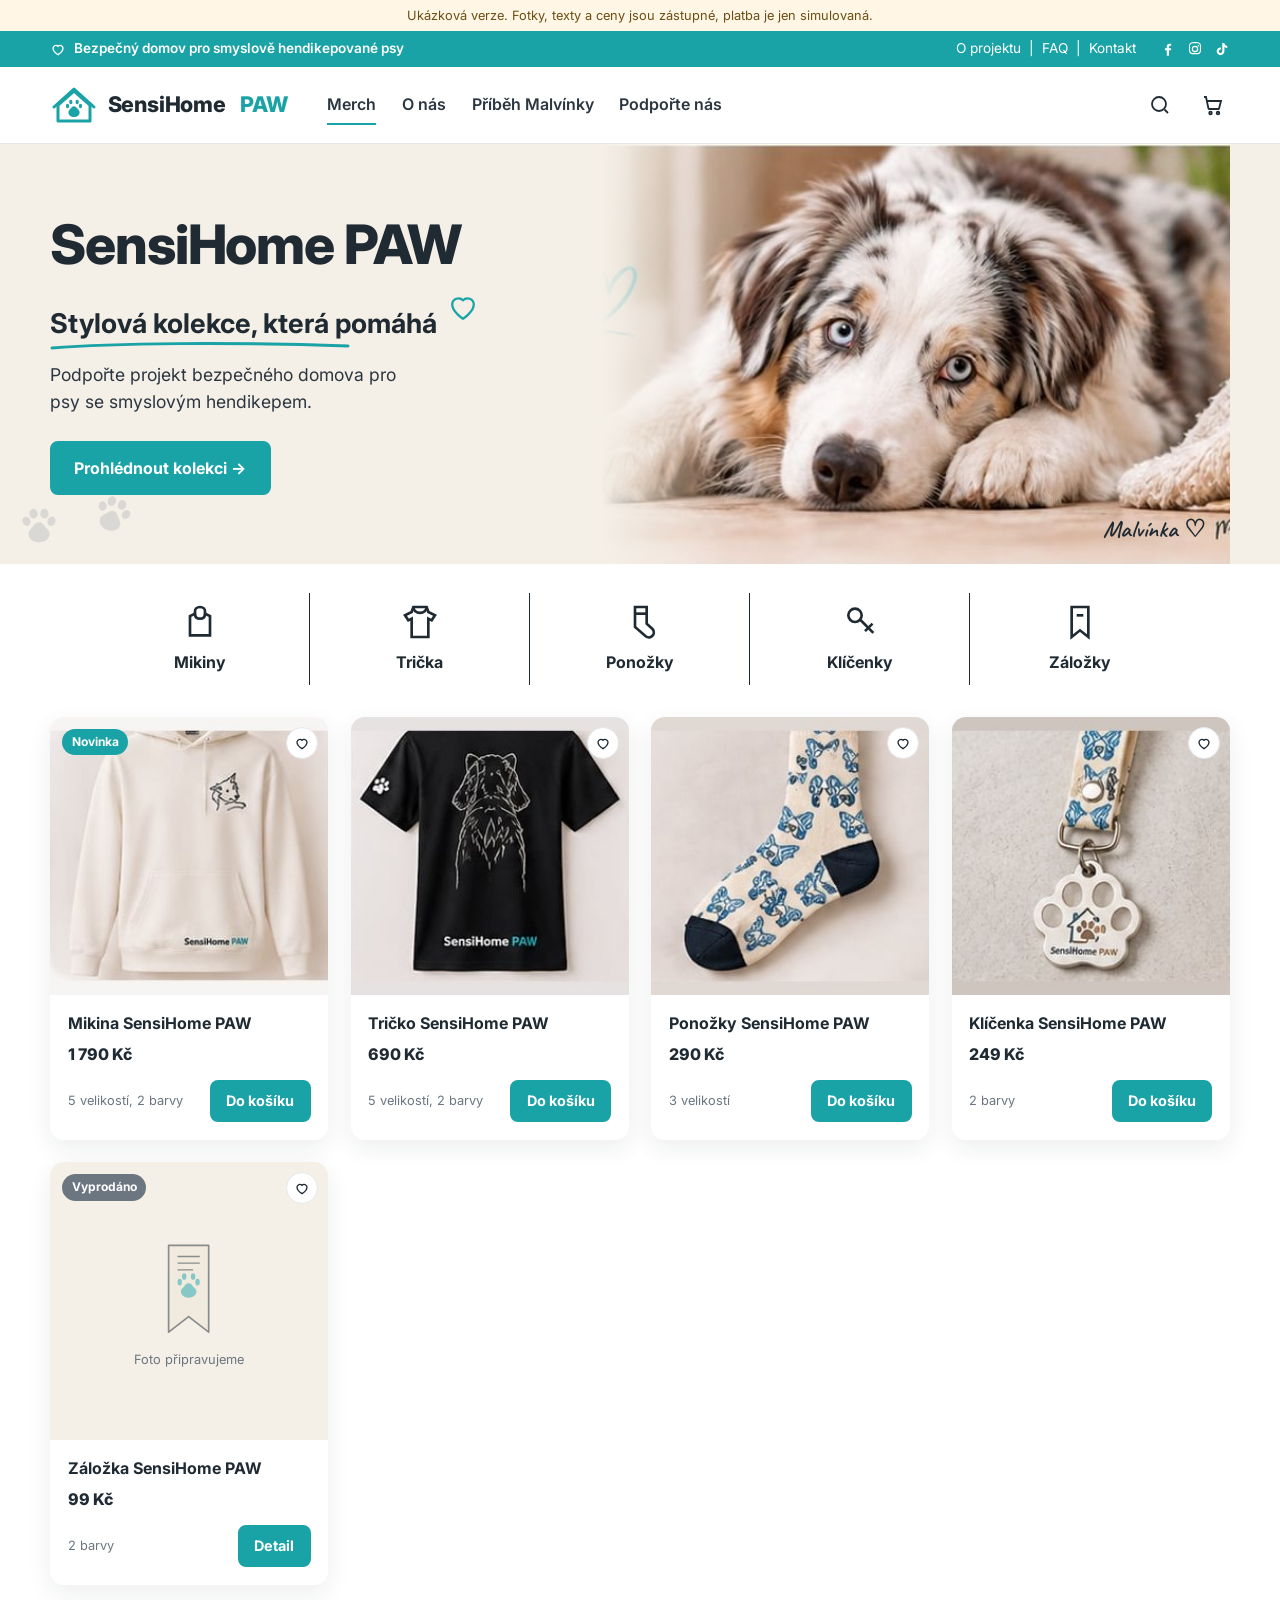
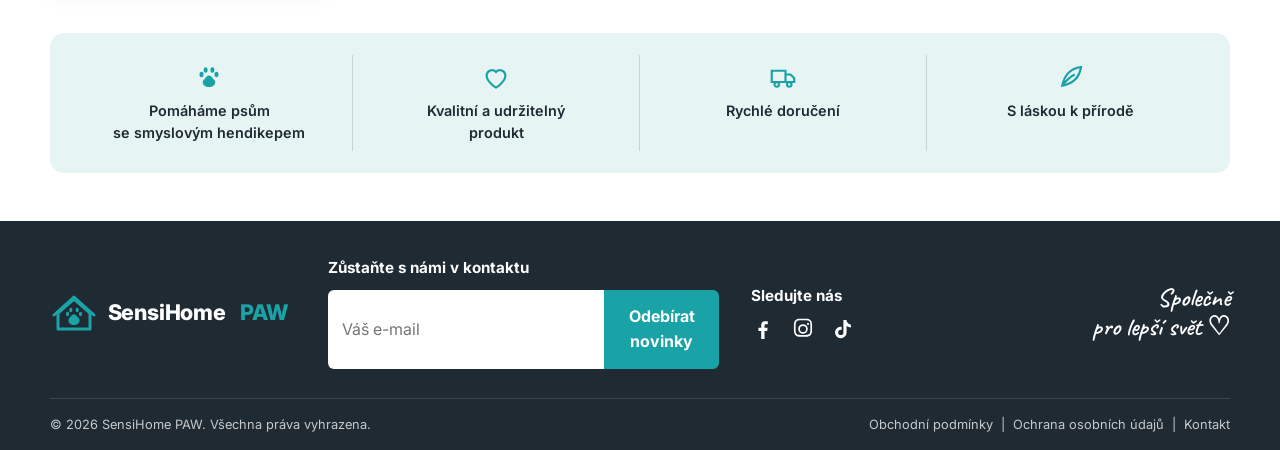
==== index.html @ 7e632708 "Fotky z mockupu místo ilustrací, karty a hero blíž mockupu Co-Authored-By: Claude Fable 5.1 <noreply" ====
<!DOCTYPE html>
<html lang="cs">
<head>
  <meta charset="UTF-8">
  <meta name="viewport" content="width=device-width, initial-scale=1">
  <title>SensiHome PAW | Stylová kolekce, která pomáhá</title>
  <meta name="description" content="Merch SensiHome PAW. Podpořte projekt bezpečného domova pro psy se smyslovým hendikepem.">
  <link rel="preconnect" href="https://fonts.googleapis.com">
  <link href="https://fonts.googleapis.com/css2?family=Inter:wght@400;600;700;800&family=Caveat:wght@600;700&display=swap" rel="stylesheet">
  <link rel="stylesheet" href="assets/css/style.css">
</head>
<body>
  <div id="site-header"></div>

  <section class="hero">
    <div class="wrap">
      <div class="text">
        <h1>SensiHome PAW</h1>
        <div class="sub">Stylová kolekce, která pomáhá
          <svg class="underline" viewBox="0 0 300 10" preserveAspectRatio="none"><path d="M2 7c60-5 180-6 296-2" fill="none" stroke="#1aa3a6" stroke-width="3" stroke-linecap="round"/></svg>
          <svg class="heart" viewBox="0 0 40 40"><path d="M20 33s-12-7.5-12-16a7 7 0 0 1 12-4.5A7 7 0 0 1 32 17c0 8.5-12 16-12 16z" fill="none" stroke="#1aa3a6" stroke-width="2.5"/></svg>
        </div>
        <p class="lead">Podpořte projekt bezpečného domova pro psy se&nbsp;smyslovým hendikepem.</p>
        <a class="btn" href="#produkty">Prohlédnout kolekci →</a>
      </div>
      <div class="photo">
        <img src="assets/img/hero-malvinka.jpg" alt="Malvínka" fetchpriority="high">
        <div class="sign hand">Malvínka ♡</div>
      </div>
      <div class="paws left" data-paws></div>
    </div>
  </section>

  <section class="cats" id="produkty">
    <div class="wrap">
      <ul id="cats"></ul>
    </div>
  </section>

  <section class="products">
    <div class="wrap">
      <div class="grid" id="grid"></div>
    </div>
  </section>

  <section class="benefits">
    <div class="wrap"><div class="box" data-benefits></div></div>
  </section>

  <div id="site-footer"></div>
  <script src="config.js"></script>
  <script src="assets/js/app.js"></script>
</body>
</html>
---- assets/css/style.css ----
/* SensiHome PAW, demo e-shop. Statické HTML, později šablona pro WooCommerce. */

:root {
  --teal: #1aa3a6;
  --teal-dark: #158a8d;
  --teal-light: #e6f4f4;
  --navy: #1f2a33;
  --ink: #2b3640;
  --muted: #6b7680;
  --cream: #f4efe7;
  --cream-dark: #e9e1d5;
  --paper: #faf8f4;
  --white: #ffffff;
  --line: #e3e7ea;
  --radius: 14px;
  --shadow: 0 8px 24px rgba(31, 42, 51, 0.08);
  --font: "Inter", system-ui, -apple-system, "Segoe UI", Roboto, sans-serif;
  --hand: "Caveat", "Segoe Script", cursive;
  --max: 1180px;
}

* { box-sizing: border-box; }
html { scroll-behavior: smooth; }
body {
  margin: 0;
  font-family: var(--font);
  color: var(--ink);
  background: var(--white);
  line-height: 1.55;
  -webkit-font-smoothing: antialiased;
}
img, svg { display: block; max-width: 100%; }
a { color: inherit; text-decoration: none; }
button { font: inherit; cursor: pointer; }
h1, h2, h3 { margin: 0 0 .5em; line-height: 1.15; color: var(--navy); }
h1 { font-size: clamp(2rem, 5vw, 3.4rem); font-weight: 800; letter-spacing: -.02em; }
h2 { font-size: clamp(1.5rem, 3vw, 2.1rem); font-weight: 800; letter-spacing: -.01em; }
h3 { font-size: 1.1rem; font-weight: 700; }
p { margin: 0 0 1em; }
.wrap { width: min(var(--max), calc(100% - 2rem)); margin-inline: auto; }
.hand { font-family: var(--hand); font-weight: 600; }
.muted { color: var(--muted); }
.center { text-align: center; }
.hidden { display: none !important; }

/* Tlačítka */
.btn {
  display: inline-flex; align-items: center; gap: .5rem;
  padding: .8rem 1.4rem; border-radius: 8px; border: 2px solid var(--teal);
  background: var(--teal); color: #fff; font-weight: 700; transition: .15s;
}
.btn:hover { background: var(--teal-dark); border-color: var(--teal-dark); }
.btn.ghost { background: transparent; color: var(--teal); }
.btn.ghost:hover { background: var(--teal-light); }
.btn.small { padding: .5rem .9rem; font-size: .9rem; }
.btn.block { width: 100%; justify-content: center; }
.btn[disabled] { opacity: .5; cursor: not-allowed; }

/* Top bar */
.topbar {
  background: var(--teal); color: #fff; font-size: .85rem;
}
.topbar .wrap { display: flex; justify-content: space-between; align-items: center; min-height: 36px; gap: 1rem; }
.topbar .claim { display: flex; align-items: center; gap: .5rem; font-weight: 600; }
.topbar nav { display: flex; align-items: center; gap: 1rem; }
.topbar nav a:hover { text-decoration: underline; }
.topbar .social { display: flex; gap: .7rem; margin-left: .5rem; }
.topbar .social svg { width: 16px; height: 16px; fill: #fff; }

/* Header */
.header { background: #fff; border-bottom: 1px solid var(--line); position: sticky; top: 0; z-index: 50; }
.header .wrap { display: flex; align-items: center; gap: 2rem; min-height: 76px; }
.logo { display: flex; align-items: center; gap: .6rem; font-weight: 800; font-size: 1.35rem; color: var(--navy); letter-spacing: -.01em; }
.logo svg { width: 48px; height: 48px; }
.logo span { color: var(--teal); }
.mainnav { display: flex; gap: 1.6rem; font-weight: 600; margin-left: .5rem; }
.mainnav a { padding: .4rem 0; border-bottom: 2px solid transparent; }
.mainnav a:hover, .mainnav a.active { border-color: var(--teal); }
.header .tools { margin-left: auto; display: flex; align-items: center; gap: 1.2rem; }
.header .tools a, .header .tools button { position: relative; background: none; border: 0; padding: .3rem; color: var(--navy); }
.header .tools svg { width: 24px; height: 24px; stroke: currentColor; fill: none; stroke-width: 1.8; }
.badge {
  position: absolute; top: -4px; right: -6px; min-width: 18px; height: 18px; padding: 0 5px;
  border-radius: 999px; background: var(--teal); color: #fff; font-size: .7rem; font-weight: 700;
  display: flex; align-items: center; justify-content: center;
}
.badge.zero { display: none; }
.burger { display: none; }

/* Hero */
.hero { background: var(--cream); position: relative; overflow: hidden; }
.hero .wrap { display: grid; grid-template-columns: 1.05fr 1.2fr; align-items: center; min-height: 420px; }
.hero .text { padding: 3rem 0; position: relative; z-index: 2; }
.hero .sub { font-size: clamp(1.2rem, 2.2vw, 1.7rem); font-weight: 700; color: var(--navy); display: inline-block; position: relative; margin-bottom: 1rem; }
.hero .sub .underline { position: absolute; left: 0; right: -10px; bottom: -6px; height: 10px; }
.hero .sub .heart { position: absolute; right: -44px; top: -14px; width: 36px; }
.hero .lead { font-size: 1.1rem; max-width: 34ch; margin-bottom: 1.6rem; }
.hero .photo { position: relative; height: 100%; min-height: 380px; }
.hero .photo img { position: absolute; inset: 0; width: 100%; height: 100%; object-fit: cover; object-position: 35% 50%; }
.hero .photo::before { content: ""; position: absolute; left: 0; top: 0; bottom: 0; width: 120px; background: linear-gradient(90deg, var(--cream), rgba(244,239,231,0)); z-index: 1; }
.hero .photo .ph {
  position: absolute; inset: 0; border-radius: 0 0 0 0;
  background: radial-gradient(ellipse at 70% 60%, #d9c9b4 0%, var(--cream-dark) 45%, var(--cream) 100%);
  display: flex; align-items: center; justify-content: center;
}
.hero .photo .ph .note { font-size: .85rem; color: var(--muted); background: rgba(255,255,255,.7); padding: .4rem .7rem; border-radius: 6px; }
.hero .photo .sign { position: absolute; right: 1.5rem; bottom: 1rem; font-size: 1.5rem; color: var(--navy); }
.paws { position: absolute; opacity: .18; pointer-events: none; }
.paws svg { width: 46px; height: 46px; fill: var(--muted); }
.paws.left { left: 1rem; bottom: 1rem; display: flex; gap: 1.5rem; }
.paws.left svg:nth-child(2) { transform: rotate(20deg) translateY(-12px); }
.paws.right { right: 2rem; top: 1.5rem; }

/* Kategorie */
.cats { padding: 1.8rem 0 .5rem; position: relative; }
.cats ul { list-style: none; margin: 0; padding: 0; display: flex; justify-content: center; gap: 0; flex-wrap: wrap; }
.cats li { flex: 1 1 160px; max-width: 220px; text-align: center; padding: .6rem 1rem; border-right: 1px solid var(--navy); }
.cats li:last-child { border-right: 0; }
.cats a { display: flex; flex-direction: column; align-items: center; gap: .5rem; font-weight: 700; color: var(--navy); }
.cats a:hover { color: var(--teal); }
.cats svg { width: 40px; height: 40px; stroke: currentColor; fill: none; stroke-width: 1.6; }
.cats li.active a { color: var(--teal); }

/* Produkty */
.products { padding: 1.5rem 0 3rem; }
.grid { display: grid; grid-template-columns: repeat(4, 1fr); gap: 1.4rem; }
.card {
  background: #fff; border-radius: var(--radius); box-shadow: var(--shadow); overflow: hidden;
  display: flex; flex-direction: column; position: relative; transition: transform .15s;
}
.card:hover { transform: translateY(-3px); }
.card .img { background: #f1efeb; aspect-ratio: 1; display: flex; align-items: center; justify-content: center; overflow: hidden; }
.card .img img { width: 100%; height: 100%; object-fit: cover; transition: transform .3s; }
.card:hover .img img { transform: scale(1.03); }
.nophoto { width: 100%; height: 100%; display: flex; flex-direction: column; align-items: center; justify-content: center; gap: .4rem; color: var(--muted); font-size: .8rem; background: var(--cream); }
.nophoto svg { width: 40%; height: 40%; opacity: .5; }
.card .tag { position: absolute; top: 12px; left: 12px; background: var(--teal); color: #fff; font-size: .75rem; font-weight: 700; padding: .25rem .6rem; border-radius: 999px; }
.card .tag.out { background: var(--muted); }
.card .fav { position: absolute; top: 10px; right: 10px; width: 32px; height: 32px; border-radius: 50%; background: #fff; border: 1px solid var(--line); display: flex; align-items: center; justify-content: center; }
.card .fav svg { width: 16px; height: 16px; stroke: var(--navy); fill: none; stroke-width: 2; }
.card .fav.on svg { fill: var(--teal); stroke: var(--teal); }
.card .body { padding: 1rem 1.1rem 1.1rem; background: #fff; display: flex; flex-direction: column; gap: .4rem; flex: 1; }
.card .name { font-weight: 700; color: var(--navy); }
.card .price { font-weight: 800; color: var(--navy); }
.card .foot { display: flex; justify-content: space-between; align-items: center; margin-top: auto; padding-top: .4rem; }
.card .vars { font-size: .8rem; color: var(--muted); }

/* Výhody */
.benefits { padding: 0 0 3rem; }
.benefits .box { background: var(--teal-light); border-radius: var(--radius); display: grid; grid-template-columns: repeat(4, 1fr); padding: 1.4rem 1rem; }
.benefits .item { text-align: center; padding: .4rem 1rem; border-right: 1px solid rgba(31,42,51,.15); font-size: .9rem; font-weight: 600; color: var(--navy); display: flex; flex-direction: column; align-items: center; gap: .5rem; }
.benefits .item:last-child { border-right: 0; }
.benefits svg { width: 30px; height: 30px; stroke: var(--teal); fill: none; stroke-width: 1.7; }

/* Footer */
.footer { background: var(--navy); color: #fff; padding: 2.2rem 0 0; }
.footer .cols { display: grid; grid-template-columns: 1.1fr 1.6fr 1fr 1fr; gap: 2rem; align-items: center; }
.footer .logo { color: #fff; }
.footer .logo span { color: var(--teal); }
.footer h4 { margin: 0 0 .6rem; font-size: .95rem; }
.footer form { display: flex; }
.footer input { flex: 1; padding: .7rem .9rem; border: 0; border-radius: 6px 0 0 6px; font: inherit; }
.footer form .btn { border-radius: 0 6px 6px 0; }
.footer .social { display: flex; gap: 1rem; }
.footer .social svg { width: 24px; height: 24px; fill: #fff; }
.footer .motto { font-size: 1.6rem; line-height: 1.1; text-align: right; }
.footer .bottom { border-top: 1px solid rgba(255,255,255,.12); margin-top: 1.8rem; padding: 1rem 0; font-size: .8rem; display: flex; justify-content: space-between; gap: 1rem; flex-wrap: wrap; color: rgba(255,255,255,.75); }
.footer .bottom a:hover { text-decoration: underline; }

/* Obsahové stránky */
.page { padding: 3rem 0 4rem; }
.page .intro { max-width: 68ch; font-size: 1.1rem; }
.page-head { background: var(--cream); padding: 2.5rem 0; }
.page-head .hand { color: var(--teal-dark); font-size: 1.5rem; }
.two { display: grid; grid-template-columns: 1fr 1fr; gap: 3rem; align-items: start; }
.ph-box { background: var(--cream); border-radius: var(--radius); min-height: 260px; display: flex; align-items: center; justify-content: center; color: var(--muted); font-size: .9rem; text-align: center; padding: 1rem; }
.todo { background: #fff6e5; border-left: 4px solid #f0b24b; padding: .8rem 1rem; border-radius: 6px; font-size: .9rem; margin: 1rem 0; }
.faq details { border-bottom: 1px solid var(--line); padding: .9rem 0; }
.faq summary { font-weight: 700; cursor: pointer; color: var(--navy); }
.faq details p { margin: .6rem 0 0; }

/* Produkt detail */
.product { padding: 2.5rem 0 4rem; }
.product .layout { display: grid; grid-template-columns: 1.1fr 1fr; gap: 3rem; }
.product .gallery .main { background: #f1efeb; border-radius: var(--radius); aspect-ratio: 1; display: flex; align-items: center; justify-content: center; overflow: hidden; }
.product .gallery .main img { width: 100%; height: 100%; object-fit: cover; }
.product .gallery .thumbs { display: flex; gap: .6rem; margin-top: .6rem; }
.product .gallery .thumbs div { width: 72px; height: 72px; border-radius: 8px; background: var(--cream); border: 2px solid transparent; }
.product .gallery .thumbs div:first-child { border-color: var(--teal); }
.product .price { font-size: 1.8rem; font-weight: 800; color: var(--navy); margin: .4rem 0 1rem; }
.product .opt { margin-bottom: 1.1rem; }
.product .opt label { display: block; font-weight: 700; margin-bottom: .4rem; font-size: .95rem; }
.chips { display: flex; gap: .5rem; flex-wrap: wrap; }
.chip { padding: .45rem .9rem; border: 2px solid var(--line); border-radius: 8px; background: #fff; font-weight: 600; }
.chip.on { border-color: var(--teal); color: var(--teal-dark); background: var(--teal-light); }
.qty { display: inline-flex; border: 2px solid var(--line); border-radius: 8px; overflow: hidden; }
.qty button { width: 40px; border: 0; background: #fff; font-size: 1.2rem; }
.qty input { width: 48px; text-align: center; border: 0; font: inherit; font-weight: 700; }
.product .cta { display: flex; gap: 1rem; align-items: center; margin: 1.4rem 0; flex-wrap: wrap; }
.product .meta { font-size: .9rem; color: var(--muted); border-top: 1px solid var(--line); padding-top: 1rem; }
.crumbs { font-size: .85rem; color: var(--muted); margin-bottom: 1rem; }
.crumbs a:hover { color: var(--teal); }
.stock { font-size: .9rem; font-weight: 600; color: #2e8b57; }
.stock.out { color: #b54747; }

/* Košík */
.cart { padding: 2.5rem 0 4rem; }
.cart .layout { display: grid; grid-template-columns: 1.6fr 1fr; gap: 2.5rem; align-items: start; }
.cart table { width: 100%; border-collapse: collapse; }
.cart th { text-align: left; font-size: .8rem; text-transform: uppercase; letter-spacing: .05em; color: var(--muted); padding: .6rem 0; border-bottom: 1px solid var(--line); }
.cart td { padding: 1rem 0; border-bottom: 1px solid var(--line); vertical-align: middle; }
.cart .thumb { width: 64px; height: 64px; background: #f1efeb; border-radius: 8px; display: flex; align-items: center; justify-content: center; overflow: hidden; }
.cart .thumb img { width: 100%; height: 100%; object-fit: cover; }
.cart .thumb .nophoto span { display: none; }
.cart .item { display: flex; gap: 1rem; align-items: center; }
.cart .remove { background: none; border: 0; color: var(--muted); font-size: .85rem; text-decoration: underline; padding: 0; }
.summary { background: var(--paper); border-radius: var(--radius); padding: 1.4rem; }
.summary .row { display: flex; justify-content: space-between; padding: .45rem 0; }
.summary .total { font-weight: 800; font-size: 1.2rem; border-top: 1px solid var(--line); margin-top: .5rem; padding-top: .8rem; color: var(--navy); }
.summary .ship label { display: flex; gap: .6rem; align-items: center; padding: .4rem 0; cursor: pointer; }
.summary .ship input { accent-color: var(--teal); }
.summary .ship span.p { margin-left: auto; font-weight: 600; }
.empty { text-align: center; padding: 3rem 1rem; color: var(--muted); }
.checkout-form { display: grid; grid-template-columns: 1fr 1fr; gap: .8rem; margin-top: 1.2rem; }
.checkout-form input, .checkout-form select { padding: .7rem .8rem; border: 1px solid var(--line); border-radius: 8px; font: inherit; width: 100%; }
.checkout-form .full { grid-column: 1 / -1; }
.checkout-form label.check { grid-column: 1 / -1; display: flex; gap: .6rem; align-items: flex-start; font-size: .85rem; color: var(--muted); }
.checkout-form label.check input { width: auto; margin-top: .2rem; accent-color: var(--teal); }

/* Toast + modal */
.toast { position: fixed; left: 50%; bottom: 1.5rem; transform: translateX(-50%) translateY(20px); background: var(--navy); color: #fff; padding: .8rem 1.2rem; border-radius: 10px; opacity: 0; transition: .25s; z-index: 100; pointer-events: none; font-weight: 600; }
.toast.show { opacity: 1; transform: translateX(-50%) translateY(0); }
.modal { position: fixed; inset: 0; background: rgba(31,42,51,.55); display: none; align-items: center; justify-content: center; z-index: 200; padding: 1rem; }
.modal.open { display: flex; }
.modal .box { background: #fff; border-radius: var(--radius); padding: 2rem; max-width: 460px; width: 100%; text-align: center; }
.modal .box .hand { color: var(--teal-dark); font-size: 1.6rem; }

/* Demo lišta */
.demobar { background: #fff6e5; color: #6b4e14; font-size: .8rem; text-align: center; padding: .35rem 1rem; }

/* Responsiv */
@media (max-width: 1000px) {
  .grid { grid-template-columns: repeat(3, 1fr); }
  .footer .cols { grid-template-columns: 1fr 1fr; }
  .footer .motto { text-align: left; }
}
@media (max-width: 820px) {
  .topbar nav .pages { display: none; }
  .mainnav { display: none; position: absolute; top: 76px; left: 0; right: 0; background: #fff; flex-direction: column; gap: 0; padding: .5rem 1rem 1rem; border-bottom: 1px solid var(--line); }
  .mainnav.open { display: flex; }
  .mainnav a { padding: .8rem 0; border-bottom: 1px solid var(--line); }
  .burger { display: block; }
  .hero .wrap { grid-template-columns: 1fr; min-height: 0; }
  .hero .photo { min-height: 240px; order: -1; margin-inline: -1rem; }
  .hero .photo::before { display: none; }
  .hero .text { padding: 2rem 0 2.5rem; }
  .grid { grid-template-columns: repeat(2, 1fr); gap: 1rem; }
  .benefits .box { grid-template-columns: 1fr 1fr; gap: 1rem; }
  .benefits .item { border-right: 0; }
  .two, .product .layout, .cart .layout { grid-template-columns: 1fr; }
  .cats li { flex: 1 1 100px; padding: .4rem .5rem; font-size: .85rem; }
  .cats svg { width: 30px; height: 30px; }
}
@media (max-width: 480px) {
  .grid { grid-template-columns: 1fr; }
  .footer .cols { grid-template-columns: 1fr; }
  .checkout-form { grid-template-columns: 1fr; }
}

/* Tři karty (Podpořte nás) */
.grid.three { grid-template-columns: repeat(3, 1fr); }
.grid.three .card .body { gap: .8rem; }
@media (max-width: 820px) { .grid.three { grid-template-columns: 1fr; } }
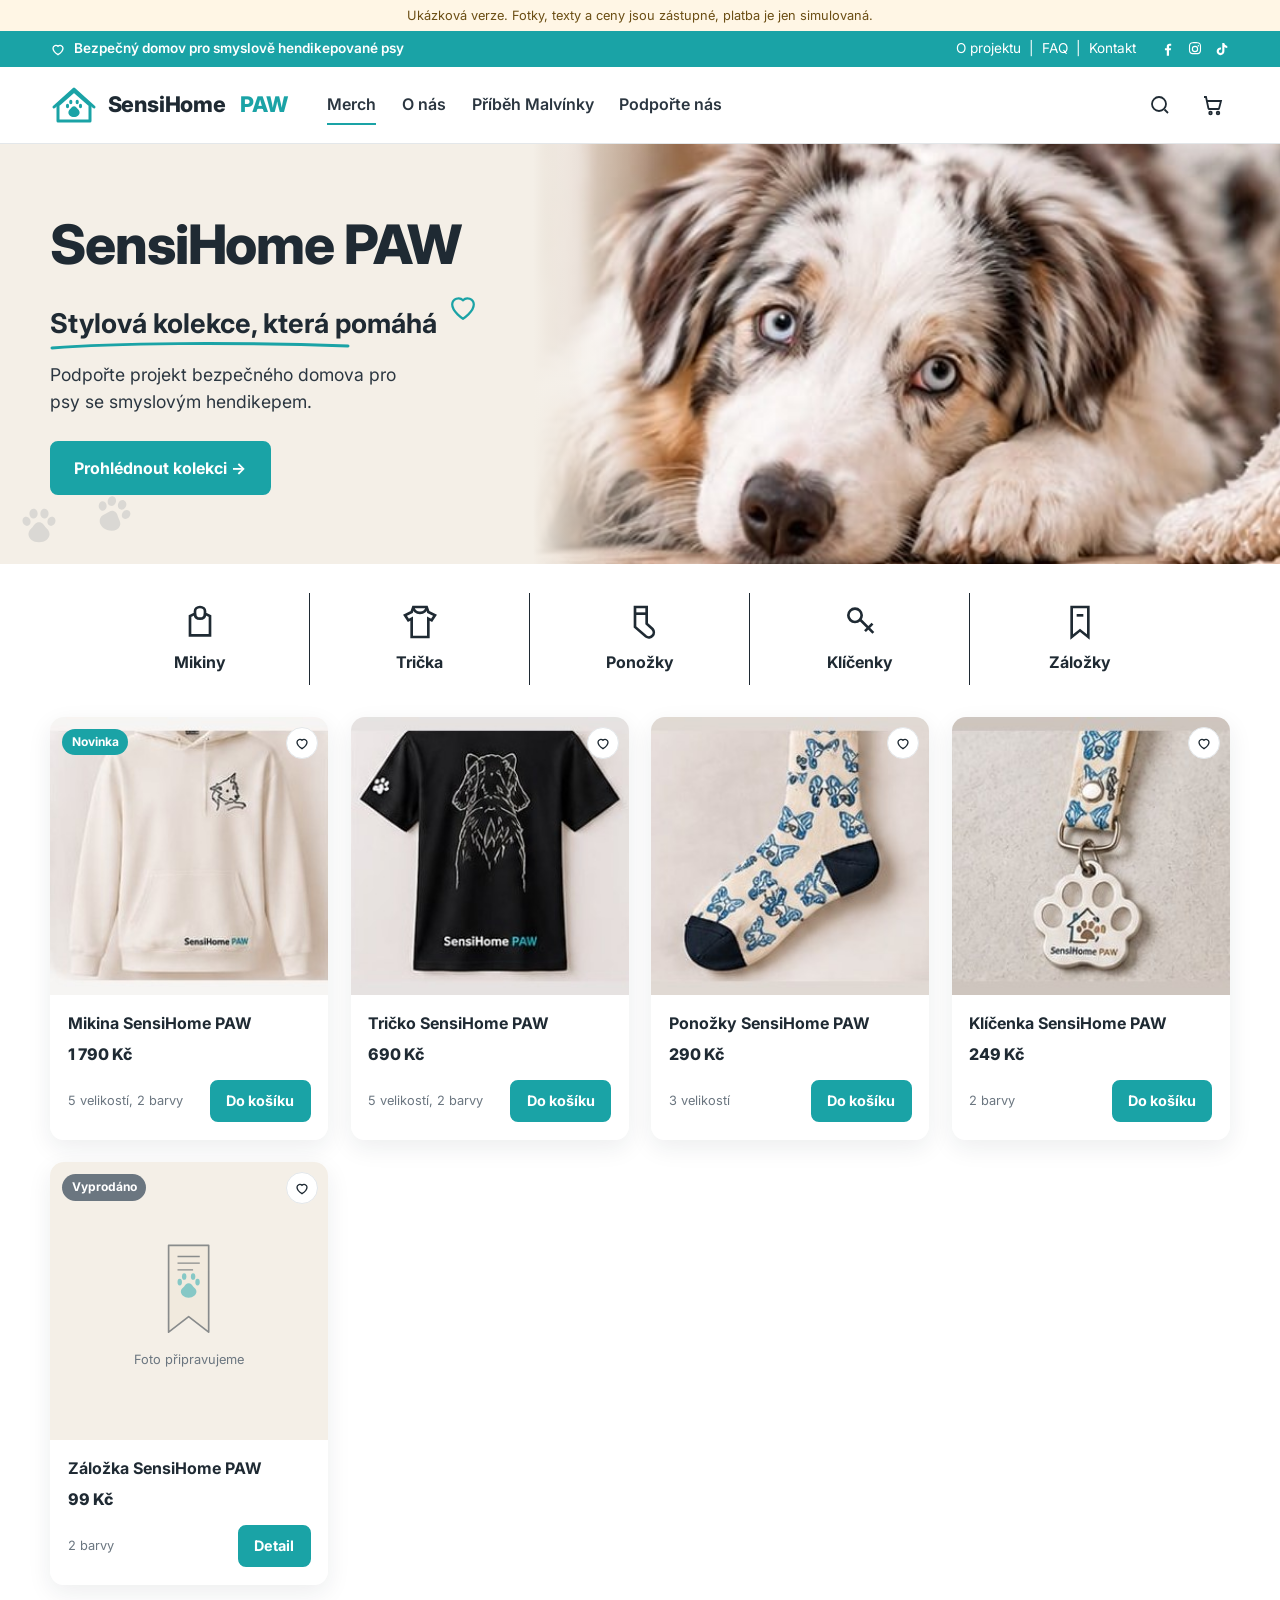
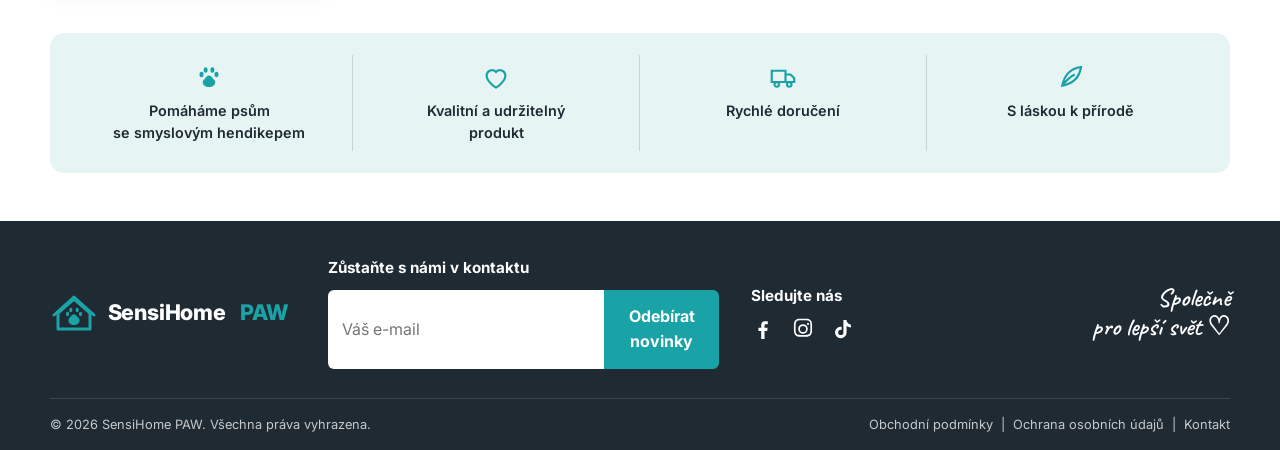
==== commit 48bfd4e2: "Hero: těsnější výřez, bleed k okraji, cache-busting Co-Authored-By: Claude Fable 5.1 <noreply@anthro" ====
--- a/index.html
+++ b/index.html
@@ -7,7 +7,7 @@
   <meta name="description" content="Merch SensiHome PAW. Podpořte projekt bezpečného domova pro psy se smyslovým hendikepem.">
   <link rel="preconnect" href="https://fonts.googleapis.com">
   <link href="https://fonts.googleapis.com/css2?family=Inter:wght@400;600;700;800&family=Caveat:wght@600;700&display=swap" rel="stylesheet">
-  <link rel="stylesheet" href="assets/css/style.css">
+  <link rel="stylesheet" href="assets/css/style.css?v=3">
 </head>
 <body>
   <div id="site-header"></div>
@@ -25,8 +25,7 @@
       </div>
       <div class="photo">
         <img src="assets/img/hero-malvinka.jpg" alt="Malvínka" fetchpriority="high">
-        <div class="sign hand">Malvínka ♡</div>
-      </div>
+              </div>
       <div class="paws left" data-paws></div>
     </div>
   </section>
@@ -48,7 +47,7 @@
   </section>
 
   <div id="site-footer"></div>
-  <script src="config.js"></script>
-  <script src="assets/js/app.js"></script>
+  <script src="config.js?v=3"></script>
+  <script src="assets/js/app.js?v=3"></script>
 </body>
 </html>
--- a/assets/css/style.css
+++ b/assets/css/style.css
@@ -89,14 +89,14 @@
 
 /* Hero */
 .hero { background: var(--cream); position: relative; overflow: hidden; }
-.hero .wrap { display: grid; grid-template-columns: 1.05fr 1.2fr; align-items: center; min-height: 420px; }
-.hero .text { padding: 3rem 0; position: relative; z-index: 2; }
+.hero .wrap { display: grid; grid-template-columns: 0.9fr 1.3fr; align-items: stretch; min-height: 420px; }
+.hero .text { padding: 3rem 0; position: relative; z-index: 2; align-self: center; }
 .hero .sub { font-size: clamp(1.2rem, 2.2vw, 1.7rem); font-weight: 700; color: var(--navy); display: inline-block; position: relative; margin-bottom: 1rem; }
 .hero .sub .underline { position: absolute; left: 0; right: -10px; bottom: -6px; height: 10px; }
 .hero .sub .heart { position: absolute; right: -44px; top: -14px; width: 36px; }
 .hero .lead { font-size: 1.1rem; max-width: 34ch; margin-bottom: 1.6rem; }
-.hero .photo { position: relative; height: 100%; min-height: 380px; }
-.hero .photo img { position: absolute; inset: 0; width: 100%; height: 100%; object-fit: cover; object-position: 35% 50%; }
+.hero .photo { position: relative; height: 100%; min-height: 420px; margin-right: calc(-50vw + 50%); }
+.hero .photo img { position: absolute; inset: 0; width: 100%; height: 100%; object-fit: cover; object-position: 30% 50%; }
 .hero .photo::before { content: ""; position: absolute; left: 0; top: 0; bottom: 0; width: 120px; background: linear-gradient(90deg, var(--cream), rgba(244,239,231,0)); z-index: 1; }
 .hero .photo .ph {
   position: absolute; inset: 0; border-radius: 0 0 0 0;
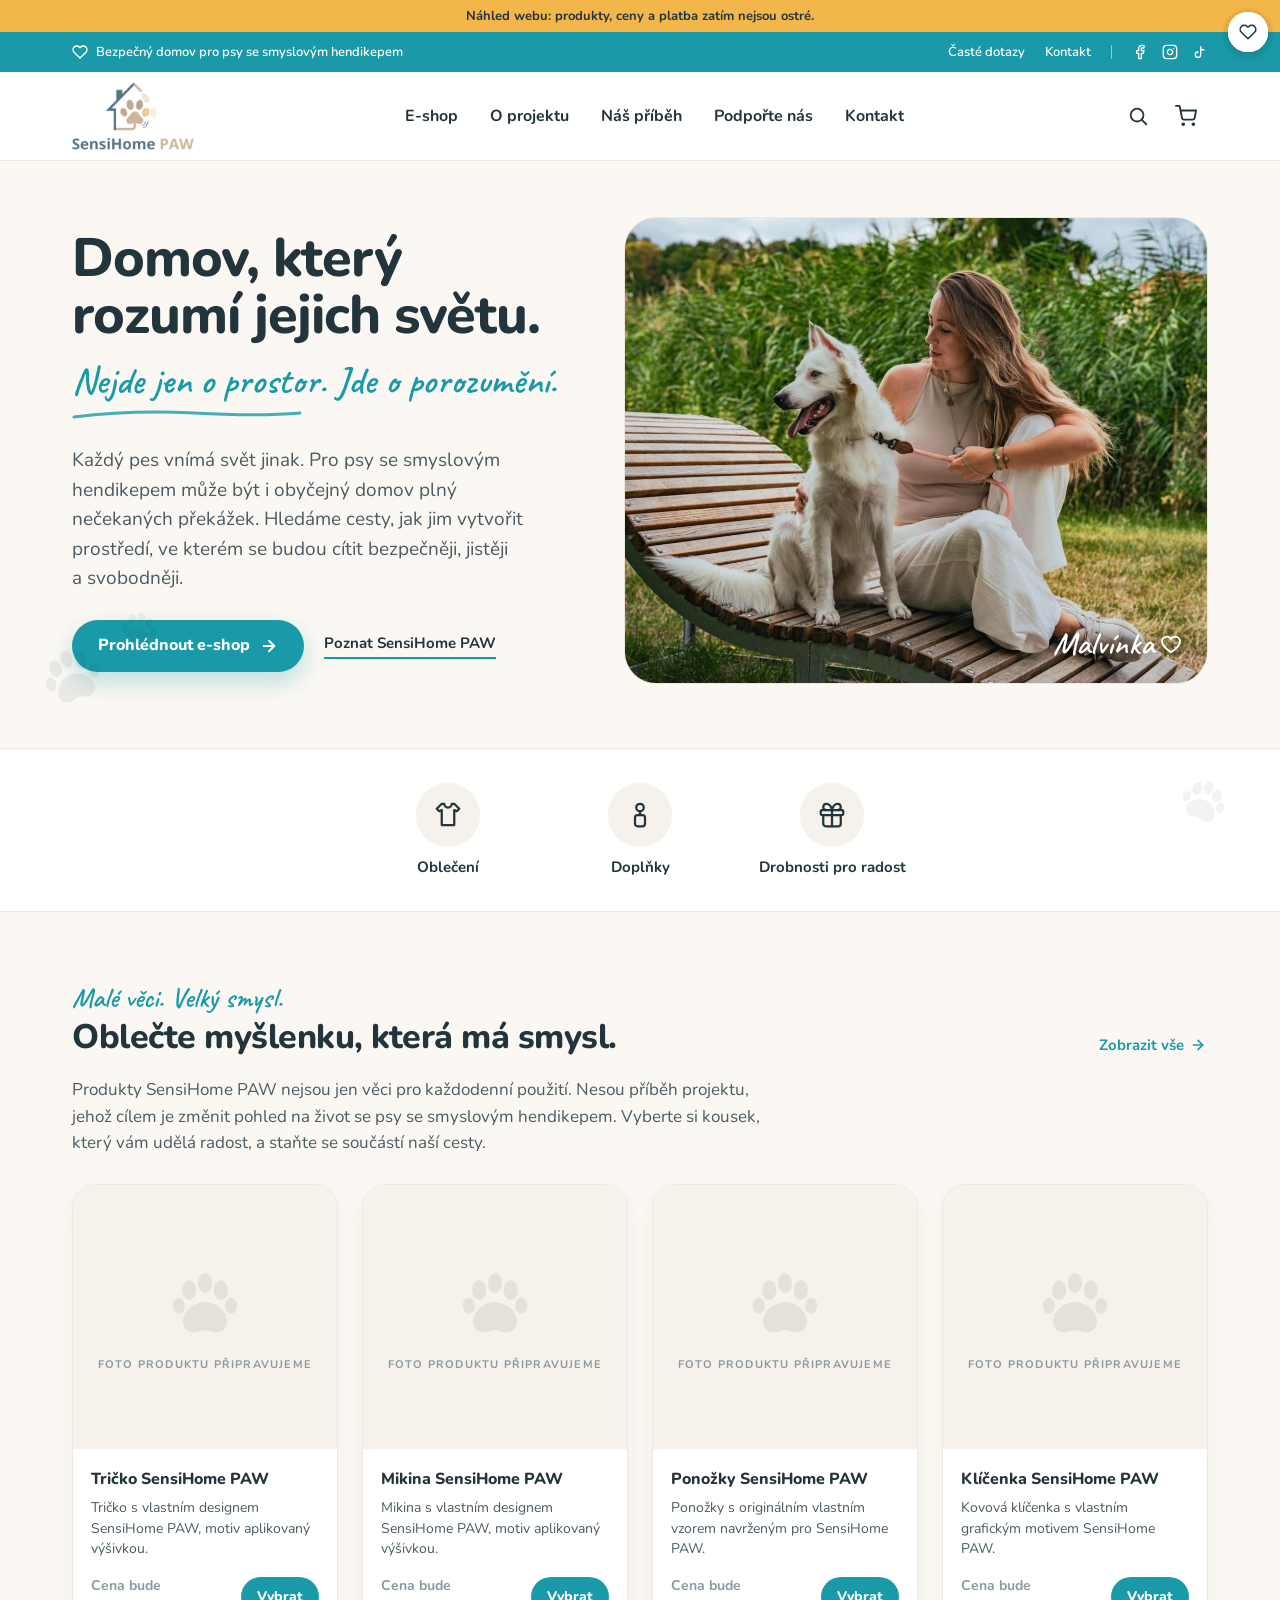
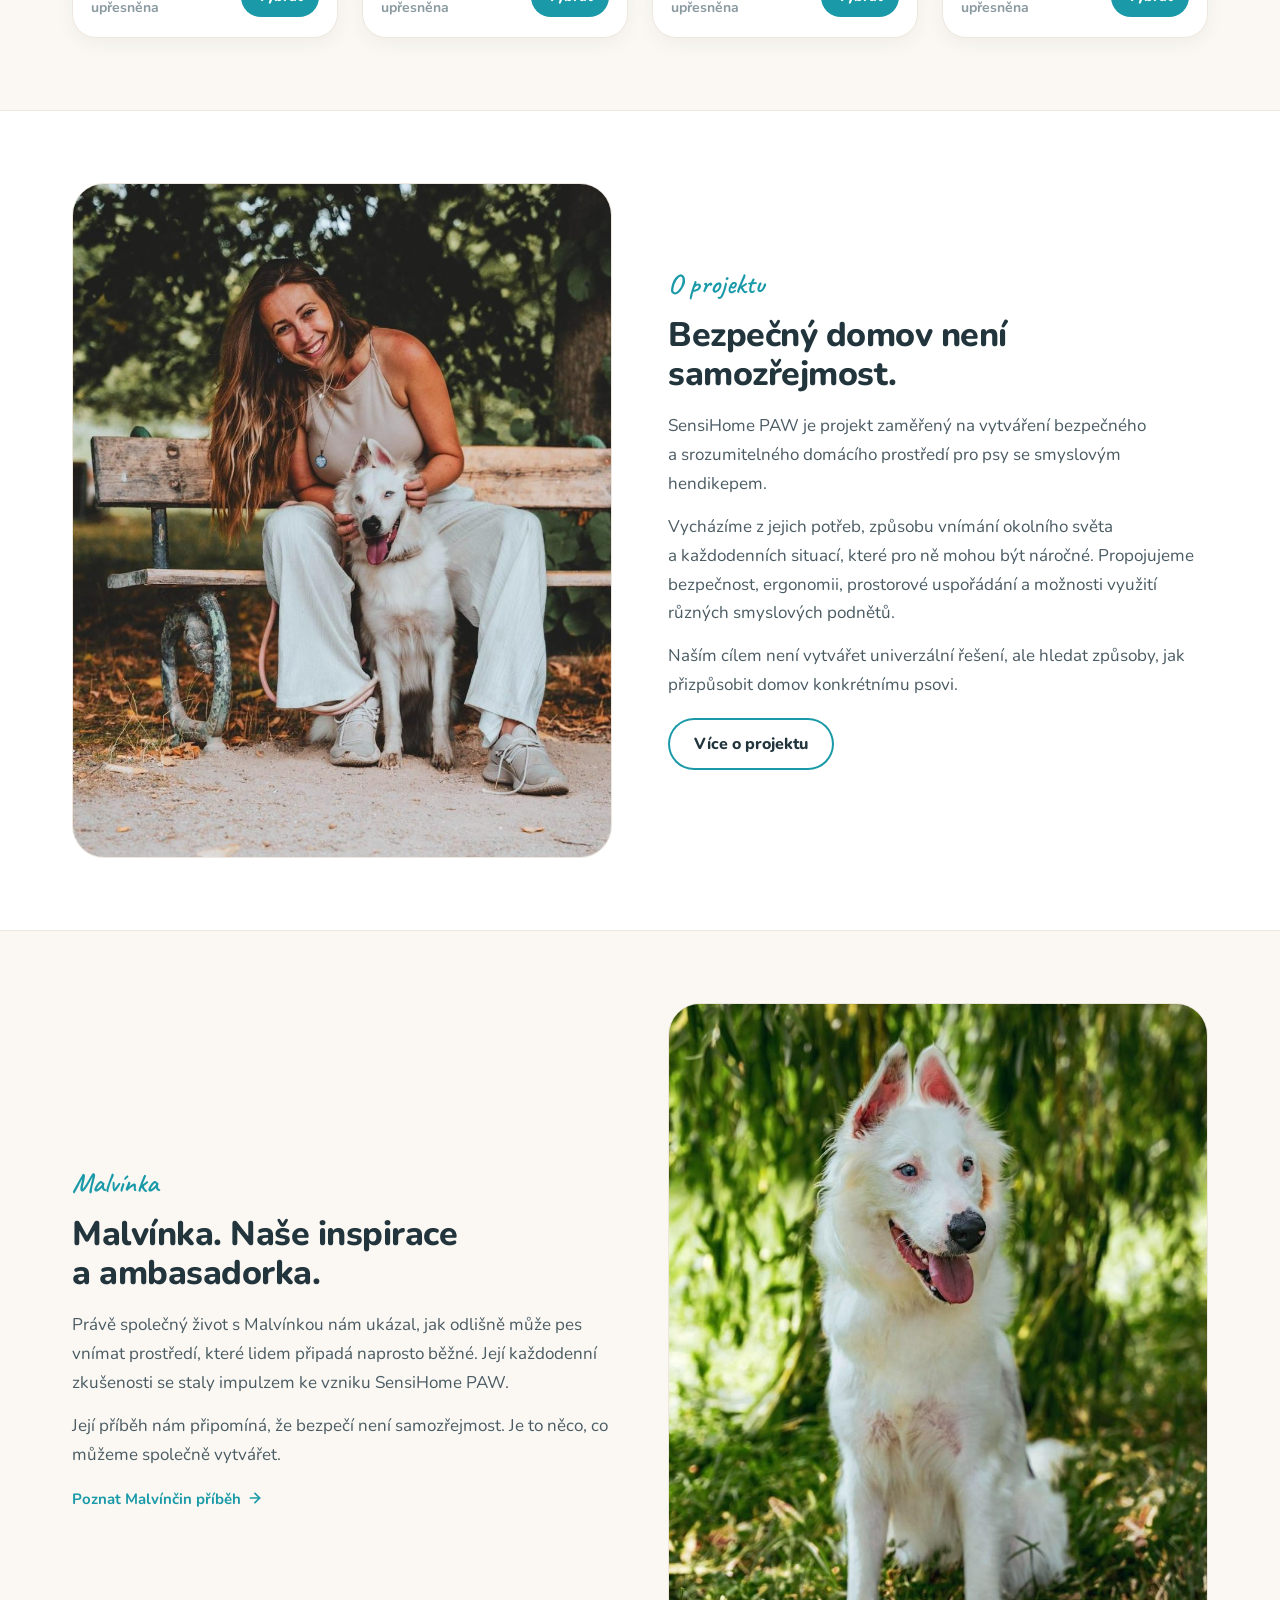
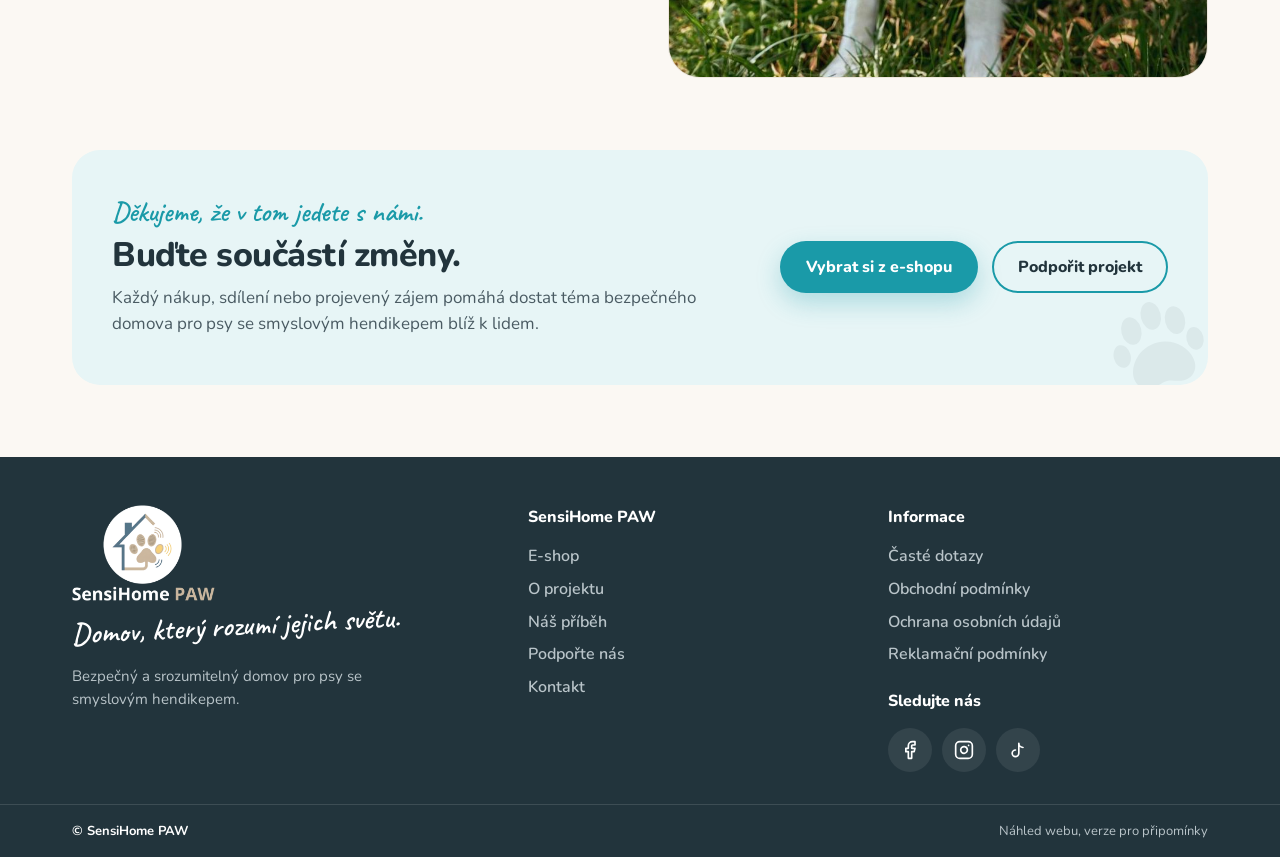
==== commit f8bad565: "Náhled v2: design z Claude Design, texty a fotky od klientky, originální logo Co-Authored-By: Claude" ====
--- a/index.html
+++ b/index.html
@@ -3,51 +3,105 @@
 <head>
   <meta charset="UTF-8">
   <meta name="viewport" content="width=device-width, initial-scale=1">
-  <title>SensiHome PAW | Stylová kolekce, která pomáhá</title>
-  <meta name="description" content="Merch SensiHome PAW. Podpořte projekt bezpečného domova pro psy se smyslovým hendikepem.">
+  <title>SensiHome PAW | Domov, který rozumí jejich světu</title>
+  <meta name="description" content="SensiHome PAW: bezpečnější a srozumitelnější domov pro psy se smyslovým hendikepem. E-shop s produkty, které nesou příběh projektu.">
+  <meta name="robots" content="noindex">
+  <link rel="icon" href="assets/img/logo.png">
   <link rel="preconnect" href="https://fonts.googleapis.com">
-  <link href="https://fonts.googleapis.com/css2?family=Inter:wght@400;600;700;800&family=Caveat:wght@600;700&display=swap" rel="stylesheet">
-  <link rel="stylesheet" href="assets/css/style.css?v=3">
+  <link rel="preconnect" href="https://fonts.gstatic.com" crossorigin>
+  <link href="https://fonts.googleapis.com/css2?family=Nunito:wght@400;600;700;800&family=Caveat:wght@500;600&display=swap" rel="stylesheet">
+  <link rel="stylesheet" href="assets/css/style.css?v=4">
 </head>
 <body>
   <div id="site-header"></div>
+  <main>
+    <section class="hero">
+      <svg class="paw-deco" aria-hidden="true" viewBox="0 0 24 24" style="width:72px;height:72px;left:36px;bottom:36px;opacity:.07;transform:rotate(-18deg)"><ellipse cx="7.5" cy="8" rx="2" ry="2.8"/><ellipse cx="12" cy="6" rx="2" ry="2.8"/><ellipse cx="16.5" cy="8" rx="2" ry="2.8"/><ellipse cx="4.5" cy="12.5" rx="1.7" ry="2.3"/><ellipse cx="19.5" cy="12.5" rx="1.7" ry="2.3"/><path d="M12 11.5c3.6 0 6.3 2.9 6.3 5.6 0 1.8-1.3 3-3 3-1.3 0-2.1-.7-3.3-.7s-2 .7-3.3.7c-1.7 0-3-1.2-3-3 0-2.7 2.7-5.6 6.3-5.6z"/></svg>
+      <svg class="paw-deco" aria-hidden="true" viewBox="0 0 24 24" style="width:46px;height:46px;left:116px;bottom:96px;opacity:.06;transform:rotate(12deg)"><ellipse cx="7.5" cy="8" rx="2" ry="2.8"/><ellipse cx="12" cy="6" rx="2" ry="2.8"/><ellipse cx="16.5" cy="8" rx="2" ry="2.8"/><ellipse cx="4.5" cy="12.5" rx="1.7" ry="2.3"/><ellipse cx="19.5" cy="12.5" rx="1.7" ry="2.3"/><path d="M12 11.5c3.6 0 6.3 2.9 6.3 5.6 0 1.8-1.3 3-3 3-1.3 0-2.1-.7-3.3-.7s-2 .7-3.3.7c-1.7 0-3-1.2-3-3 0-2.7 2.7-5.6 6.3-5.6z"/></svg>
+      <div class="wrap">
+        <div class="text">
+          <h1>Domov, který rozumí jejich světu.</h1>
+          <div class="kicker"><span class="hand">Nejde jen o prostor. Jde o porozumění.</span></div>
+          <svg class="swoosh" aria-hidden="true" viewBox="0 0 230 10" fill="none" stroke="#1A9AA8" stroke-width="3" stroke-linecap="round"><path d="M2 7c40-5 80-6 120-4 36 2 70 3 106 0"/></svg>
+          <p class="lead">Každý pes vnímá svět jinak. Pro psy se smyslovým hendikepem může být i obyčejný domov plný nečekaných překážek. Hledáme cesty, jak jim vytvořit prostředí, ve kterém se budou cítit bezpečněji, jistěji a svobodněji.</p>
+          <div class="ctas">
+            <a class="btn" href="eshop.html">Prohlédnout e-shop <span data-icon="arrow" style="display:inline-flex;width:18px;height:18px"></span></a>
+            <a class="link-underline" href="o-projektu.html">Poznat SensiHome PAW</a>
+          </div>
+        </div>
+        <div class="photo">
+          <div class="photo-frame"><img src="assets/img/hero-tereza-malvinka.jpg" alt="Tereza s Malvínkou" fetchpriority="high"></div>
+          <span class="photo-label">Malvínka <svg aria-hidden="true" viewBox="0 0 24 22" fill="none" stroke="currentColor" stroke-width="2" stroke-linecap="round" stroke-linejoin="round"><path d="M12 20s-8-5.2-9.6-10A5.3 5.3 0 0 1 12 5.6 5.3 5.3 0 0 1 21.6 10C20 14.8 12 20 12 20z"/></svg></span>
+        </div>
+      </div>
+    </section>
 
-  <section class="hero">
-    <div class="wrap">
-      <div class="text">
-        <h1>SensiHome PAW</h1>
-        <div class="sub">Stylová kolekce, která pomáhá
-          <svg class="underline" viewBox="0 0 300 10" preserveAspectRatio="none"><path d="M2 7c60-5 180-6 296-2" fill="none" stroke="#1aa3a6" stroke-width="3" stroke-linecap="round"/></svg>
-          <svg class="heart" viewBox="0 0 40 40"><path d="M20 33s-12-7.5-12-16a7 7 0 0 1 12-4.5A7 7 0 0 1 32 17c0 8.5-12 16-12 16z" fill="none" stroke="#1aa3a6" stroke-width="2.5"/></svg>
+    <section class="cats" aria-label="Kategorie">
+      <svg class="paw-deco" aria-hidden="true" viewBox="0 0 24 24" style="width:56px;height:56px;right:48px;top:24px;opacity:.06;transform:rotate(20deg)"><ellipse cx="7.5" cy="8" rx="2" ry="2.8"/><ellipse cx="12" cy="6" rx="2" ry="2.8"/><ellipse cx="16.5" cy="8" rx="2" ry="2.8"/><ellipse cx="4.5" cy="12.5" rx="1.7" ry="2.3"/><ellipse cx="19.5" cy="12.5" rx="1.7" ry="2.3"/><path d="M12 11.5c3.6 0 6.3 2.9 6.3 5.6 0 1.8-1.3 3-3 3-1.3 0-2.1-.7-3.3-.7s-2 .7-3.3.7c-1.7 0-3-1.2-3-3 0-2.7 2.7-5.6 6.3-5.6z"/></svg>
+      <div class="wrap" id="cats"></div>
+    </section>
+
+    <section class="section" id="produkty">
+      <div class="wrap">
+        <div class="sec-head">
+          <div class="titles"><span class="hand">Malé věci. Velký smysl.</span><h2>Oblečte myšlenku, která má smysl.</h2></div>
+          <a class="link-arrow" href="eshop.html">Zobrazit vše <span data-icon="arrow" style="display:inline-flex;width:18px;height:18px"></span></a>
         </div>
-        <p class="lead">Podpořte projekt bezpečného domova pro psy se&nbsp;smyslovým hendikepem.</p>
-        <a class="btn" href="#produkty">Prohlédnout kolekci →</a>
+        <p style="color:var(--text);font-size:17px;max-width:720px;margin:-8px 0 28px">Produkty SensiHome PAW nejsou jen věci pro každodenní použití. Nesou příběh projektu, jehož cílem je změnit pohled na život se psy se smyslovým hendikepem. Vyberte si kousek, který vám udělá radost, a staňte se součástí naší cesty.</p>
+        <div class="grid" id="grid" data-limit="4"></div>
       </div>
-      <div class="photo">
-        <img src="assets/img/hero-malvinka.jpg" alt="Malvínka" fetchpriority="high">
-              </div>
-      <div class="paws left" data-paws></div>
-    </div>
-  </section>
+    </section>
 
-  <section class="cats" id="produkty">
-    <div class="wrap">
-      <ul id="cats"></ul>
-    </div>
-  </section>
+    <section class="section white">
+      <div class="wrap split">
+        <div class="media"><div class="photo-frame"><img src="assets/img/tereza-malvinka-lavicka.jpg" alt="Tereza a Malvínka na lavičce" loading="lazy"></div></div>
+        <div class="body">
+          <span class="hand" style="font-size:28px">O projektu</span>
+          <h2>Bezpečný domov není samozřejmost.</h2>
+          <div class="prose">
+            <p>SensiHome PAW je projekt zaměřený na vytváření bezpečného a srozumitelného domácího prostředí pro psy se smyslovým hendikepem.</p>
+            <p>Vycházíme z jejich potřeb, způsobu vnímání okolního světa a každodenních situací, které pro ně mohou být náročné. Propojujeme bezpečnost, ergonomii, prostorové uspořádání a možnosti využití různých smyslových podnětů.</p>
+            <p>Naším cílem není vytvářet univerzální řešení, ale hledat způsoby, jak přizpůsobit domov konkrétnímu psovi.</p>
+          </div>
+          <a class="btn ghost" href="o-projektu.html">Více o projektu</a>
+        </div>
+      </div>
+    </section>
 
-  <section class="products">
-    <div class="wrap">
-      <div class="grid" id="grid"></div>
-    </div>
-  </section>
+    <section class="section">
+      <div class="wrap split reverse">
+        <div class="media"><div class="photo-frame"><img src="assets/img/malvinka.jpg" alt="Malvínka" loading="lazy"></div></div>
+        <div class="body">
+          <span class="hand" style="font-size:28px">Malvínka </span>
+          <h2>Malvínka. Naše inspirace a ambasadorka.</h2>
+          <div class="prose">
+            <p>Právě společný život s Malvínkou nám ukázal, jak odlišně může pes vnímat prostředí, které lidem připadá naprosto běžné. Její každodenní zkušenosti se staly impulzem ke vzniku SensiHome PAW.</p>
+            <p>Její příběh nám připomíná, že bezpečí není samozřejmost. Je to něco, co můžeme společně vytvářet.</p>
+          </div>
+          <a class="link-arrow" href="nas-pribeh.html">Poznat Malvínčin příběh <span data-icon="arrow" style="display:inline-flex;width:18px;height:18px"></span></a>
+        </div>
+      </div>
+    </section>
 
-  <section class="benefits">
-    <div class="wrap"><div class="box" data-benefits></div></div>
-  </section>
-
+    <section class="section" style="padding-top:0">
+      <div class="wrap">
+        <div class="band">
+          <svg class="paw-deco" aria-hidden="true" viewBox="0 0 24 24" style="width:120px;height:120px;right:-10px;bottom:-20px;opacity:.06;transform:rotate(-14deg)"><ellipse cx="7.5" cy="8" rx="2" ry="2.8"/><ellipse cx="12" cy="6" rx="2" ry="2.8"/><ellipse cx="16.5" cy="8" rx="2" ry="2.8"/><ellipse cx="4.5" cy="12.5" rx="1.7" ry="2.3"/><ellipse cx="19.5" cy="12.5" rx="1.7" ry="2.3"/><path d="M12 11.5c3.6 0 6.3 2.9 6.3 5.6 0 1.8-1.3 3-3 3-1.3 0-2.1-.7-3.3-.7s-2 .7-3.3.7c-1.7 0-3-1.2-3-3 0-2.7 2.7-5.6 6.3-5.6z"/></svg>
+          <div class="titles">
+            <span class="hand" style="font-size:28px">Děkujeme, že v tom jedete s námi.</span>
+            <h2>Buďte součástí změny.</h2>
+            <p>Každý nákup, sdílení nebo projevený zájem pomáhá dostat téma bezpečného domova pro psy se smyslovým hendikepem blíž k lidem.</p>
+          </div>
+          <div class="ctas">
+            <a class="btn" href="eshop.html">Vybrat si z e-shopu</a>
+            <a class="btn ghost" href="podporte-nas.html">Podpořit projekt</a>
+          </div>
+        </div>
+      </div>
+    </section>
+  </main>
   <div id="site-footer"></div>
-  <script src="config.js?v=3"></script>
-  <script src="assets/js/app.js?v=3"></script>
+  <script src="assets/js/data.js?v=4"></script>
+  <script src="assets/js/app.js?v=4"></script>
 </body>
 </html>
--- a/assets/css/style.css
+++ b/assets/css/style.css
@@ -1,273 +1,322 @@
-/* SensiHome PAW, demo e-shop. Statické HTML, později šablona pro WooCommerce. */
+/* SensiHome PAW: náhled e-shopu.
+   Design podle exportu z Claude Design (barvy, písmo, rádiusy, tlačítka),
+   texty podle „Nástřel textu“ od Terezy. Později šablona pro WooCommerce. */
 
 :root {
-  --teal: #1aa3a6;
-  --teal-dark: #158a8d;
-  --teal-light: #e6f4f4;
-  --navy: #1f2a33;
-  --ink: #2b3640;
-  --muted: #6b7680;
-  --cream: #f4efe7;
-  --cream-dark: #e9e1d5;
-  --paper: #faf8f4;
-  --white: #ffffff;
-  --line: #e3e7ea;
-  --radius: 14px;
-  --shadow: 0 8px 24px rgba(31, 42, 51, 0.08);
-  --font: "Inter", system-ui, -apple-system, "Segoe UI", Roboto, sans-serif;
-  --hand: "Caveat", "Segoe Script", cursive;
-  --max: 1180px;
+  --accent: #1A9AA8;
+  --accent-dark: #1F8A96;
+  --tint: #E7F5F6;
+  --navy: #22343C;
+  --ink: #22343C;
+  --text: #4A5B63;
+  --muted: #8A9AA0;
+  --muted-2: #B9C4C9;
+  --bg: #FBF8F3;
+  --sand: #F6F1EA;
+  --sand-2: #F2EBE2;
+  --sand-3: #E6DED2;
+  --line: #EEE7DD;
+  --white: #FFFFFF;
+  --sun: #F3B64A;
+  --shadow-accent: rgba(26, 154, 168, .28);
+  --font: 'Nunito', system-ui, -apple-system, 'Segoe UI', sans-serif;
+  --hand: 'Caveat', cursive;
+  --max: 1200px;
 }
 
 * { box-sizing: border-box; }
 html { scroll-behavior: smooth; }
-body {
-  margin: 0;
-  font-family: var(--font);
-  color: var(--ink);
-  background: var(--white);
-  line-height: 1.55;
-  -webkit-font-smoothing: antialiased;
+body { margin: 0; background: var(--bg); color: var(--ink); font-family: var(--font); font-size: 16px; line-height: 1.55; -webkit-font-smoothing: antialiased; }
+img, svg { display: block; max-width: 100%; }
+a { color: var(--ink); text-decoration: none; }
+a:hover { color: var(--accent); }
+button { font-family: inherit; }
+h1, h2, h3, h4 { margin: 0; color: var(--ink); font-weight: 800; }
+p { margin: 0; }
+.wrap { max-width: var(--max); margin: 0 auto; padding: 0 32px; }
+.hand { font-family: var(--hand); font-weight: 600; color: var(--accent); line-height: 1; }
+.hidden { display: none !important; }
+
+/* Tlačítka */
+.btn { display: inline-flex; align-items: center; justify-content: center; gap: 10px; height: 52px; padding: 0 26px; border-radius: 26px; border: 0; background: var(--accent); color: #fff; font-weight: 800; font-size: 16px; cursor: pointer; box-shadow: 0 10px 24px var(--shadow-accent); transition: filter .15s; white-space: nowrap; }
+.btn:hover { color: #fff; filter: brightness(.94); }
+.btn svg { width: 18px; height: 18px; }
+.btn.small { height: 40px; padding: 0 16px; border-radius: 20px; font-size: 14px; box-shadow: none; }
+.btn.ghost { background: transparent; color: var(--ink); box-shadow: inset 0 0 0 2px var(--accent); }
+.btn.ghost:hover { background: var(--tint); color: var(--ink); filter: none; }
+.btn.block { width: 100%; }
+.btn[disabled] { opacity: .45; cursor: not-allowed; box-shadow: none; }
+.link-underline { font-weight: 700; font-size: 15px; border-bottom: 2px solid var(--accent); padding-bottom: 2px; }
+.link-arrow { font-weight: 700; font-size: 15px; display: inline-flex; align-items: center; gap: 6px; color: var(--accent); }
+.link-arrow svg { width: 16px; height: 16px; }
+
+/* Lišta náhledu */
+.previewbar { background: var(--sun); color: var(--navy); font-size: 13px; font-weight: 700; text-align: center; padding: 6px 16px; }
+
+/* Top bar */
+.topbar { background: var(--accent); color: #fff; font-size: 13px; font-weight: 600; }
+.topbar .wrap { min-height: 40px; display: flex; align-items: center; justify-content: space-between; gap: 16px; }
+.topbar .claim { display: flex; align-items: center; gap: 8px; }
+.topbar .claim svg { width: 16px; height: 16px; }
+.topbar nav { display: flex; align-items: center; gap: 20px; }
+.topbar a { color: #fff; }
+.topbar a:hover { color: #fff; text-decoration: underline; }
+.topbar .sep { width: 1px; height: 14px; background: rgba(255,255,255,.5); }
+.topbar .social { display: flex; gap: 14px; }
+.topbar .social svg { width: 16px; height: 16px; }
+
+/* Hlavička */
+.header { background: #fff; border-bottom: 1px solid var(--line); position: sticky; top: 0; z-index: 50; }
+.header .wrap { height: 88px; display: flex; align-items: center; justify-content: space-between; gap: 24px; }
+.brand img { height: 68px; width: auto; }
+.mainnav { display: flex; align-items: center; gap: 32px; font-size: 16px; font-weight: 700; }
+.mainnav a.active { color: var(--accent); }
+.tools { display: flex; align-items: center; gap: 4px; }
+.iconbtn { position: relative; width: 44px; height: 44px; border: 0; background: transparent; border-radius: 22px; display: inline-flex; align-items: center; justify-content: center; cursor: pointer; color: var(--ink); }
+.iconbtn:hover { background: var(--sand); color: var(--ink); }
+.iconbtn svg { width: 22px; height: 22px; }
+.badge { position: absolute; top: 4px; right: 4px; min-width: 18px; height: 18px; padding: 0 5px; border-radius: 9px; background: var(--accent); color: #fff; font-size: 11px; font-weight: 800; display: inline-flex; align-items: center; justify-content: center; }
+.burger { display: none; }
+
+/* Dekorativní tlapky */
+.paw-deco { position: absolute; fill: var(--navy); pointer-events: none; }
+
+/* Hero */
+.hero { position: relative; background: var(--bg); overflow: hidden; }
+.hero .wrap { padding-top: 56px; padding-bottom: 64px; display: flex; align-items: center; gap: 48px; }
+.hero .text { flex: 1 1 380px; min-width: 0; display: flex; flex-direction: column; gap: 18px; }
+.hero h1 { font-size: 54px; line-height: 1.06; letter-spacing: -1px; }
+.hero .kicker { display: flex; align-items: flex-end; gap: 12px; flex-wrap: wrap; }
+.hero .kicker .hand { font-size: 38px; }
+.hero .kicker svg { width: 36px; height: 32px; margin-bottom: 2px; }
+.hero .swoosh { width: 230px; height: 10px; margin-top: -8px; opacity: .8; }
+.hero p.lead { margin-top: 8px; font-size: 19px; line-height: 1.55; color: var(--text); max-width: 470px; }
+.hero .ctas { display: flex; align-items: center; gap: 20px; flex-wrap: wrap; margin-top: 8px; }
+.hero .photo { flex: 1 1 460px; min-width: 0; position: relative; }
+.photo-frame { position: relative; width: 100%; border-radius: 32px; overflow: hidden; border: 1px solid var(--line); background: linear-gradient(160deg, var(--sand-2), var(--sand-3)); }
+.photo-frame img { width: 100%; height: 100%; object-fit: cover; }
+.hero .photo-frame { aspect-ratio: 5 / 4; }
+.photo-label { position: absolute; right: 26px; bottom: 16px; font-family: var(--hand); font-size: 32px; font-weight: 600; color: #fff; display: inline-flex; align-items: center; gap: 6px; text-shadow: 0 2px 10px rgba(0,0,0,.35); }
+.photo-label svg { width: 22px; height: 20px; }
+
+/* Sekce */
+.section { padding: 72px 0; }
+.section.white { background: #fff; border-top: 1px solid var(--line); border-bottom: 1px solid var(--line); }
+.sec-head { display: flex; align-items: flex-end; justify-content: space-between; gap: 16px; flex-wrap: wrap; margin-bottom: 28px; }
+.sec-head .titles { display: flex; flex-direction: column; gap: 6px; }
+.sec-head .hand { font-size: 28px; }
+h2 { font-size: 34px; letter-spacing: -.5px; line-height: 1.15; }
+.prose p { font-size: 17px; line-height: 1.7; color: var(--text); margin-bottom: 14px; }
+.prose p:last-child { margin-bottom: 0; }
+.split { display: grid; grid-template-columns: 1fr 1fr; gap: 56px; align-items: center; }
+.split.reverse .media { order: 2; }
+.split .media .photo-frame { aspect-ratio: 4 / 5; }
+.split .media.wide .photo-frame { aspect-ratio: 3 / 2; }
+.split .body { display: flex; flex-direction: column; gap: 18px; }
+.split .body .btn, .split .body .link-arrow { align-self: flex-start; }
+
+/* Kategorie */
+.cats { background: #fff; border-top: 1px solid var(--line); border-bottom: 1px solid var(--line); position: relative; }
+.cats .wrap { padding-top: 26px; padding-bottom: 26px; display: flex; justify-content: center; gap: 12px; flex-wrap: wrap; }
+.catlink { display: flex; flex-direction: column; align-items: center; gap: 10px; width: 180px; padding: 8px 0; font-weight: 700; font-size: 15px; background: none; border: 0; cursor: pointer; color: var(--ink); }
+.caticon { width: 64px; height: 64px; border-radius: 32px; background: var(--sand); display: inline-flex; align-items: center; justify-content: center; color: var(--ink); transition: background .15s; }
+.caticon svg { width: 30px; height: 30px; }
+.catlink:hover .caticon, .catlink.active .caticon { background: var(--tint); color: var(--accent); }
+.catlink.active { color: var(--accent); }
+
+/* Produkty */
+.grid { display: grid; grid-template-columns: repeat(4, minmax(0, 1fr)); gap: 24px; }
+.card { background: #fff; border-radius: 24px; border: 1px solid var(--line); overflow: hidden; display: flex; flex-direction: column; box-shadow: 0 6px 18px rgba(34,52,60,.05); transition: transform .2s, box-shadow .2s; }
+.card:hover { transform: translateY(-3px); box-shadow: 0 14px 32px rgba(34,52,60,.10); }
+.card .img { position: relative; aspect-ratio: 1 / 1; background: var(--sand); display: flex; align-items: center; justify-content: center; }
+.card .tag { position: absolute; left: 14px; top: 14px; padding: 5px 12px; border-radius: 999px; background: var(--accent); color: #fff; font-size: 12px; font-weight: 800; }
+.card .fav { position: absolute; right: 12px; top: 12px; width: 40px; height: 40px; border-radius: 20px; border: 0; background: #fff; display: inline-flex; align-items: center; justify-content: center; cursor: pointer; color: var(--ink); box-shadow: 0 2px 8px rgba(34,52,60,.08); }
+.card .fav svg { width: 18px; height: 18px; }
+.card .fav.on svg { fill: var(--accent); stroke: var(--accent); }
+.card .body { padding: 18px; display: flex; flex-direction: column; gap: 6px; flex: 1; }
+.card h3 { font-size: 16px; }
+.card .short { font-size: 14px; color: var(--text); line-height: 1.45; }
+.card .foot { display: flex; align-items: center; justify-content: space-between; gap: 12px; margin-top: auto; padding-top: 10px; }
+.price { font-size: 18px; font-weight: 800; color: var(--ink); }
+.price.tbd { font-size: 14px; font-weight: 700; color: var(--muted); }
+.photo-tbd { display: flex; flex-direction: column; align-items: center; gap: 10px; color: var(--muted); font-size: 11px; font-weight: 700; letter-spacing: 1.2px; text-transform: uppercase; text-align: center; padding: 0 16px; }
+.photo-tbd svg { width: 84px; height: 84px; fill: var(--navy); opacity: .08; }
+.empty-cat { grid-column: 1 / -1; background: #fff; border: 1px dashed var(--sand-3); border-radius: 24px; padding: 40px 24px; text-align: center; color: var(--text); }
+
+/* Pruh výzvy */
+.band { background: var(--tint); border-radius: 28px; padding: 48px 40px; display: flex; align-items: center; justify-content: space-between; gap: 32px; flex-wrap: wrap; position: relative; overflow: hidden; }
+.band .titles { display: flex; flex-direction: column; gap: 10px; max-width: 620px; }
+.band p { color: var(--text); font-size: 17px; }
+.band .ctas { display: flex; gap: 14px; flex-wrap: wrap; }
+
+/* Oblasti projektu */
+.areas { display: grid; grid-template-columns: repeat(3, minmax(0, 1fr)); gap: 20px; }
+.area { background: #fff; border: 1px solid var(--line); border-radius: 24px; padding: 26px; display: flex; flex-direction: column; gap: 10px; }
+.area .ico { width: 52px; height: 52px; border-radius: 26px; background: var(--tint); color: var(--accent); display: inline-flex; align-items: center; justify-content: center; }
+.area .ico svg { width: 26px; height: 26px; }
+.area h3 { font-size: 18px; }
+.area p { font-size: 15px; color: var(--text); line-height: 1.6; }
+
+/* Stránkové záhlaví */
+.page-head { background: var(--bg); position: relative; overflow: hidden; }
+.page-head .wrap { padding-top: 56px; padding-bottom: 40px; display: flex; flex-direction: column; gap: 10px; }
+.page-head .hand { font-size: 30px; }
+.page-head h1 { font-size: 46px; letter-spacing: -.8px; line-height: 1.1; max-width: 820px; }
+.page-head p { font-size: 19px; color: var(--text); max-width: 680px; margin-top: 6px; }
+
+/* Podpora */
+.help { display: grid; grid-template-columns: repeat(3, minmax(0, 1fr)); gap: 20px; }
+.help .area .btn, .help .area .link-arrow { margin-top: auto; align-self: flex-start; }
+.account { background: #fff; border: 1px solid var(--line); border-radius: 16px; padding: 14px 16px; font-weight: 800; font-size: 18px; letter-spacing: .3px; }
+.note { font-size: 13px; color: var(--muted); }
+
+/* FAQ */
+.faq { max-width: 820px; }
+.faq details { background: #fff; border: 1px solid var(--line); border-radius: 18px; padding: 18px 22px; margin-bottom: 12px; }
+.faq summary { font-weight: 800; font-size: 17px; cursor: pointer; list-style: none; display: flex; justify-content: space-between; gap: 16px; }
+.faq summary::-webkit-details-marker { display: none; }
+.faq summary::after { content: "+"; color: var(--accent); font-size: 22px; line-height: 1; }
+.faq details[open] summary::after { content: "–"; }
+.faq details p { margin-top: 12px; color: var(--text); line-height: 1.65; }
+
+/* Kontakt */
+.contact-card { background: #fff; border: 1px solid var(--line); border-radius: 24px; padding: 32px; display: flex; flex-direction: column; gap: 14px; }
+.contact-card a.mail { font-size: 22px; font-weight: 800; color: var(--accent); }
+.socials { display: flex; gap: 10px; }
+.socials a svg, .area .ico svg { pointer-events: none; }
+.socials a { width: 44px; height: 44px; border-radius: 22px; background: var(--sand); display: inline-flex; align-items: center; justify-content: center; color: var(--ink); }
+.socials a:hover { background: var(--tint); color: var(--accent); }
+.socials svg { width: 20px; height: 20px; }
+
+/* Produkt */
+.crumbs { font-size: 14px; color: var(--muted); margin-bottom: 20px; }
+.crumbs a { color: var(--muted); }
+.crumbs a:hover { color: var(--accent); }
+.product .layout { display: grid; grid-template-columns: 1.05fr 1fr; gap: 56px; align-items: start; }
+.product .gallery { position: relative; aspect-ratio: 1 / 1; background: var(--sand); border-radius: 32px; border: 1px solid var(--line); display: flex; align-items: center; justify-content: center; }
+.product h1 { font-size: 38px; letter-spacing: -.6px; line-height: 1.1; }
+.product .short { font-size: 18px; color: var(--text); margin-top: 10px; }
+.product .price-row { margin: 18px 0 22px; display: flex; align-items: baseline; gap: 12px; }
+.product .price { font-size: 28px; }
+.opt { margin-bottom: 18px; }
+.opt label { display: block; font-weight: 800; font-size: 15px; margin-bottom: 8px; }
+.chips { display: flex; gap: 8px; flex-wrap: wrap; }
+.chip { min-width: 48px; height: 44px; padding: 0 16px; border-radius: 22px; border: 2px solid var(--line); background: #fff; font-weight: 800; font-size: 14px; cursor: pointer; color: var(--ink); }
+.chip:hover { border-color: var(--accent); }
+.chip.on { border-color: var(--accent); background: var(--tint); color: var(--accent-dark); }
+.qty { display: inline-flex; align-items: center; height: 52px; border: 2px solid var(--line); border-radius: 26px; overflow: hidden; background: #fff; }
+.qty button { width: 44px; height: 100%; border: 0; background: none; font-size: 20px; font-weight: 800; cursor: pointer; color: var(--ink); }
+.qty input { width: 40px; border: 0; text-align: center; font: inherit; font-weight: 800; font-size: 16px; color: var(--ink); background: none; }
+.buy { display: flex; gap: 14px; align-items: center; flex-wrap: wrap; margin: 6px 0 24px; }
+.desc { border-top: 1px solid var(--line); padding-top: 22px; display: flex; flex-direction: column; gap: 14px; }
+.desc h3 { font-size: 17px; }
+.desc p { color: var(--text); line-height: 1.7; }
+.todo { background: #FFF6E3; border: 1px solid #F6DCA6; border-radius: 14px; padding: 12px 14px; font-size: 14px; color: #6B5320; }
+
+/* Košík */
+.cart .layout { display: grid; grid-template-columns: 1.55fr 1fr; gap: 40px; align-items: start; }
+.cart-items { background: #fff; border: 1px solid var(--line); border-radius: 24px; padding: 8px 24px; }
+.cart-row { display: grid; grid-template-columns: 72px 1fr auto; gap: 16px; align-items: center; padding: 18px 0; border-bottom: 1px solid var(--line); }
+.cart-row:last-child { border-bottom: 0; }
+.cart-row .thumb { width: 72px; height: 72px; border-radius: 16px; background: var(--sand); display: flex; align-items: center; justify-content: center; }
+.cart-row .thumb svg { width: 34px; height: 34px; fill: var(--navy); opacity: .1; }
+.cart-row .name { font-weight: 800; }
+.cart-row .vars { font-size: 14px; color: var(--muted); }
+.cart-row .remove { border: 0; background: none; color: var(--muted); font-size: 13px; text-decoration: underline; cursor: pointer; padding: 0; margin-top: 4px; }
+.cart-row .right { display: flex; flex-direction: column; align-items: flex-end; gap: 8px; }
+.cart-row .qty { height: 40px; }
+.cart-row .qty button { width: 36px; font-size: 18px; }
+.cart-row .qty input { width: 30px; font-size: 15px; }
+.summary { background: #fff; border: 1px solid var(--line); border-radius: 24px; padding: 26px; display: flex; flex-direction: column; gap: 16px; position: sticky; top: 108px; }
+.summary h3 { font-size: 20px; }
+.summary fieldset { border: 0; padding: 0; margin: 0; display: flex; flex-direction: column; gap: 8px; }
+.summary legend { font-weight: 800; font-size: 14px; margin-bottom: 8px; padding: 0; }
+.radio { display: flex; align-items: center; gap: 10px; padding: 12px 14px; border: 2px solid var(--line); border-radius: 14px; cursor: pointer; font-weight: 700; font-size: 15px; }
+.radio:has(input:checked) { border-color: var(--accent); background: var(--tint); }
+.radio input { accent-color: var(--accent); }
+.radio .p { margin-left: auto; font-size: 13px; color: var(--muted); font-weight: 700; }
+.sum-row { display: flex; justify-content: space-between; font-size: 15px; color: var(--text); }
+.sum-row.total { border-top: 1px solid var(--line); padding-top: 14px; font-size: 18px; font-weight: 800; color: var(--ink); }
+.form { display: grid; grid-template-columns: 1fr 1fr; gap: 10px; }
+.form input { height: 48px; border: 1px solid var(--line); border-radius: 12px; padding: 0 14px; font: inherit; font-size: 15px; color: var(--ink); background: var(--bg); width: 100%; }
+.form input:focus { outline: 2px solid var(--accent); outline-offset: -1px; }
+.form .full { grid-column: 1 / -1; }
+.form .check { grid-column: 1 / -1; display: flex; gap: 10px; align-items: flex-start; font-size: 13px; color: var(--text); }
+.form .check input { width: auto; height: auto; margin-top: 3px; accent-color: var(--accent); }
+.empty { background: #fff; border: 1px solid var(--line); border-radius: 24px; padding: 56px 24px; text-align: center; display: flex; flex-direction: column; align-items: center; gap: 18px; }
+.empty p { font-size: 18px; color: var(--text); max-width: 420px; }
+
+/* Modal, toast */
+.toast { position: fixed; left: 50%; bottom: 24px; transform: translate(-50%, 20px); background: var(--navy); color: #fff; padding: 14px 20px; border-radius: 14px; font-weight: 700; opacity: 0; transition: .25s; z-index: 200; pointer-events: none; max-width: calc(100% - 32px); }
+.toast.show { opacity: 1; transform: translate(-50%, 0); }
+.modal { position: fixed; inset: 0; background: rgba(34,52,60,.55); display: none; align-items: center; justify-content: center; z-index: 300; padding: 16px; }
+.modal.open { display: flex; }
+.modal .box { background: #fff; border-radius: 28px; padding: 36px 32px; max-width: 460px; width: 100%; text-align: center; display: flex; flex-direction: column; gap: 14px; align-items: center; }
+.modal .box .hand { font-size: 34px; }
+.modal .box p { color: var(--text); }
+
+/* Patička */
+.footer { background: var(--navy); color: #fff; margin-top: 0; }
+.footer .top { padding-top: 48px; padding-bottom: 32px; display: grid; grid-template-columns: 1.3fr 1fr 1fr; gap: 40px; align-items: start; }
+.footer .brandcol { display: flex; flex-direction: column; gap: 14px; }
+.footer .brandcol img { height: 96px; width: auto; align-self: flex-start; }
+.footer .claim { font-family: var(--hand); font-size: 30px; font-weight: 600; line-height: 1.05; transform: rotate(-3deg); transform-origin: left; margin-top: 4px; }
+.footer .sub { color: var(--muted-2); font-size: 15px; max-width: 320px; }
+.footer h4 { color: #fff; font-size: 16px; margin-bottom: 14px; }
+.footer ul { list-style: none; margin: 0; padding: 0; display: flex; flex-direction: column; gap: 8px; }
+.footer ul a { color: var(--muted-2); font-weight: 600; }
+.footer ul a:hover { color: #fff; }
+.footer .socials a { background: rgba(255,255,255,.08); color: #fff; }
+.footer .socials a:hover { background: rgba(255,255,255,.16); color: #fff; }
+.footer .bottom { border-top: 1px solid rgba(255,255,255,.12); }
+.footer .bottom .wrap { padding-top: 16px; padding-bottom: 16px; display: flex; justify-content: space-between; gap: 16px; flex-wrap: wrap; font-size: 13px; color: var(--muted-2); }
+.footer .bottom strong { color: #fff; }
+
+/* Responzivita */
+@media (max-width: 1060px) {
+  .grid { grid-template-columns: repeat(3, minmax(0, 1fr)); }
+  .mainnav { gap: 22px; }
 }
-img, svg { display: block; max-width: 100%; }
-a { color: inherit; text-decoration: none; }
-button { font: inherit; cursor: pointer; }
-h1, h2, h3 { margin: 0 0 .5em; line-height: 1.15; color: var(--navy); }
-h1 { font-size: clamp(2rem, 5vw, 3.4rem); font-weight: 800; letter-spacing: -.02em; }
-h2 { font-size: clamp(1.5rem, 3vw, 2.1rem); font-weight: 800; letter-spacing: -.01em; }
-h3 { font-size: 1.1rem; font-weight: 700; }
-p { margin: 0 0 1em; }
-.wrap { width: min(var(--max), calc(100% - 2rem)); margin-inline: auto; }
-.hand { font-family: var(--hand); font-weight: 600; }
-.muted { color: var(--muted); }
-.center { text-align: center; }
-.hidden { display: none !important; }
-
-/* Tlačítka */
-.btn {
-  display: inline-flex; align-items: center; gap: .5rem;
-  padding: .8rem 1.4rem; border-radius: 8px; border: 2px solid var(--teal);
-  background: var(--teal); color: #fff; font-weight: 700; transition: .15s;
+@media (max-width: 900px) {
+  .wrap { padding: 0 20px; }
+  .topbar nav .pages, .topbar .sep { display: none; }
+  .header .wrap { height: 72px; }
+  .brand img { height: 54px; }
+  .burger { display: inline-flex; }
+  .mainnav { display: none; position: absolute; top: 72px; left: 0; right: 0; background: #fff; flex-direction: column; align-items: stretch; gap: 0; padding: 8px 20px 16px; border-bottom: 1px solid var(--line); box-shadow: 0 12px 24px rgba(34,52,60,.08); }
+  .mainnav.open { display: flex; }
+  .mainnav a { padding: 14px 0; border-bottom: 1px solid var(--line); }
+  .mainnav a:last-child { border-bottom: 0; }
+  .hero .wrap { flex-direction: column-reverse; align-items: stretch; padding-top: 24px; padding-bottom: 44px; gap: 28px; }
+  .hero .photo { flex: none; }
+  .hero h1 { font-size: 38px; }
+  .hero .kicker .hand { font-size: 30px; }
+  .hero p.lead { font-size: 17px; }
+  .section { padding: 52px 0; }
+  h2 { font-size: 28px; }
+  .split, .split.reverse { grid-template-columns: 1fr; gap: 28px; }
+  .split.reverse .media { order: 0; }
+  .grid { grid-template-columns: repeat(2, minmax(0, 1fr)); gap: 14px; }
+  .card .body { padding: 14px; }
+  .card .foot { flex-direction: column; align-items: stretch; }
+  .card .foot .btn { width: 100%; }
+  .areas, .help { grid-template-columns: 1fr; }
+  .cats .wrap { justify-content: space-between; gap: 6px; padding-top: 18px; padding-bottom: 18px; }
+  .catlink { width: auto; flex: 1; font-size: 13px; text-align: center; }
+  .caticon { width: 54px; height: 54px; }
+  .band { padding: 32px 24px; }
+  .page-head h1 { font-size: 34px; }
+  .page-head p { font-size: 17px; }
+  .product .layout, .cart .layout { grid-template-columns: 1fr; gap: 28px; }
+  .product h1 { font-size: 30px; }
+  .summary { position: static; }
+  .footer .top { grid-template-columns: 1fr 1fr; }
+  .footer .brandcol { grid-column: 1 / -1; }
 }
-.btn:hover { background: var(--teal-dark); border-color: var(--teal-dark); }
-.btn.ghost { background: transparent; color: var(--teal); }
-.btn.ghost:hover { background: var(--teal-light); }
-.btn.small { padding: .5rem .9rem; font-size: .9rem; }
-.btn.block { width: 100%; justify-content: center; }
-.btn[disabled] { opacity: .5; cursor: not-allowed; }
-
-/* Top bar */
-.topbar {
-  background: var(--teal); color: #fff; font-size: .85rem;
+@media (max-width: 520px) {
+  .topbar .claim span { font-size: 12px; }
+  .topbar .social { display: none; }
+  .grid { grid-template-columns: 1fr; }
+  .form { grid-template-columns: 1fr; }
+  .hero .ctas .btn { width: 100%; }
 }
-.topbar .wrap { display: flex; justify-content: space-between; align-items: center; min-height: 36px; gap: 1rem; }
-.topbar .claim { display: flex; align-items: center; gap: .5rem; font-weight: 600; }
-.topbar nav { display: flex; align-items: center; gap: 1rem; }
-.topbar nav a:hover { text-decoration: underline; }
-.topbar .social { display: flex; gap: .7rem; margin-left: .5rem; }
-.topbar .social svg { width: 16px; height: 16px; fill: #fff; }
-
-/* Header */
-.header { background: #fff; border-bottom: 1px solid var(--line); position: sticky; top: 0; z-index: 50; }
-.header .wrap { display: flex; align-items: center; gap: 2rem; min-height: 76px; }
-.logo { display: flex; align-items: center; gap: .6rem; font-weight: 800; font-size: 1.35rem; color: var(--navy); letter-spacing: -.01em; }
-.logo svg { width: 48px; height: 48px; }
-.logo span { color: var(--teal); }
-.mainnav { display: flex; gap: 1.6rem; font-weight: 600; margin-left: .5rem; }
-.mainnav a { padding: .4rem 0; border-bottom: 2px solid transparent; }
-.mainnav a:hover, .mainnav a.active { border-color: var(--teal); }
-.header .tools { margin-left: auto; display: flex; align-items: center; gap: 1.2rem; }
-.header .tools a, .header .tools button { position: relative; background: none; border: 0; padding: .3rem; color: var(--navy); }
-.header .tools svg { width: 24px; height: 24px; stroke: currentColor; fill: none; stroke-width: 1.8; }
-.badge {
-  position: absolute; top: -4px; right: -6px; min-width: 18px; height: 18px; padding: 0 5px;
-  border-radius: 999px; background: var(--teal); color: #fff; font-size: .7rem; font-weight: 700;
-  display: flex; align-items: center; justify-content: center;
-}
-.badge.zero { display: none; }
-.burger { display: none; }
-
-/* Hero */
-.hero { background: var(--cream); position: relative; overflow: hidden; }
-.hero .wrap { display: grid; grid-template-columns: 0.9fr 1.3fr; align-items: stretch; min-height: 420px; }
-.hero .text { padding: 3rem 0; position: relative; z-index: 2; align-self: center; }
-.hero .sub { font-size: clamp(1.2rem, 2.2vw, 1.7rem); font-weight: 700; color: var(--navy); display: inline-block; position: relative; margin-bottom: 1rem; }
-.hero .sub .underline { position: absolute; left: 0; right: -10px; bottom: -6px; height: 10px; }
-.hero .sub .heart { position: absolute; right: -44px; top: -14px; width: 36px; }
-.hero .lead { font-size: 1.1rem; max-width: 34ch; margin-bottom: 1.6rem; }
-.hero .photo { position: relative; height: 100%; min-height: 420px; margin-right: calc(-50vw + 50%); }
-.hero .photo img { position: absolute; inset: 0; width: 100%; height: 100%; object-fit: cover; object-position: 30% 50%; }
-.hero .photo::before { content: ""; position: absolute; left: 0; top: 0; bottom: 0; width: 120px; background: linear-gradient(90deg, var(--cream), rgba(244,239,231,0)); z-index: 1; }
-.hero .photo .ph {
-  position: absolute; inset: 0; border-radius: 0 0 0 0;
-  background: radial-gradient(ellipse at 70% 60%, #d9c9b4 0%, var(--cream-dark) 45%, var(--cream) 100%);
-  display: flex; align-items: center; justify-content: center;
-}
-.hero .photo .ph .note { font-size: .85rem; color: var(--muted); background: rgba(255,255,255,.7); padding: .4rem .7rem; border-radius: 6px; }
-.hero .photo .sign { position: absolute; right: 1.5rem; bottom: 1rem; font-size: 1.5rem; color: var(--navy); }
-.paws { position: absolute; opacity: .18; pointer-events: none; }
-.paws svg { width: 46px; height: 46px; fill: var(--muted); }
-.paws.left { left: 1rem; bottom: 1rem; display: flex; gap: 1.5rem; }
-.paws.left svg:nth-child(2) { transform: rotate(20deg) translateY(-12px); }
-.paws.right { right: 2rem; top: 1.5rem; }
-
-/* Kategorie */
-.cats { padding: 1.8rem 0 .5rem; position: relative; }
-.cats ul { list-style: none; margin: 0; padding: 0; display: flex; justify-content: center; gap: 0; flex-wrap: wrap; }
-.cats li { flex: 1 1 160px; max-width: 220px; text-align: center; padding: .6rem 1rem; border-right: 1px solid var(--navy); }
-.cats li:last-child { border-right: 0; }
-.cats a { display: flex; flex-direction: column; align-items: center; gap: .5rem; font-weight: 700; color: var(--navy); }
-.cats a:hover { color: var(--teal); }
-.cats svg { width: 40px; height: 40px; stroke: currentColor; fill: none; stroke-width: 1.6; }
-.cats li.active a { color: var(--teal); }
-
-/* Produkty */
-.products { padding: 1.5rem 0 3rem; }
-.grid { display: grid; grid-template-columns: repeat(4, 1fr); gap: 1.4rem; }
-.card {
-  background: #fff; border-radius: var(--radius); box-shadow: var(--shadow); overflow: hidden;
-  display: flex; flex-direction: column; position: relative; transition: transform .15s;
-}
-.card:hover { transform: translateY(-3px); }
-.card .img { background: #f1efeb; aspect-ratio: 1; display: flex; align-items: center; justify-content: center; overflow: hidden; }
-.card .img img { width: 100%; height: 100%; object-fit: cover; transition: transform .3s; }
-.card:hover .img img { transform: scale(1.03); }
-.nophoto { width: 100%; height: 100%; display: flex; flex-direction: column; align-items: center; justify-content: center; gap: .4rem; color: var(--muted); font-size: .8rem; background: var(--cream); }
-.nophoto svg { width: 40%; height: 40%; opacity: .5; }
-.card .tag { position: absolute; top: 12px; left: 12px; background: var(--teal); color: #fff; font-size: .75rem; font-weight: 700; padding: .25rem .6rem; border-radius: 999px; }
-.card .tag.out { background: var(--muted); }
-.card .fav { position: absolute; top: 10px; right: 10px; width: 32px; height: 32px; border-radius: 50%; background: #fff; border: 1px solid var(--line); display: flex; align-items: center; justify-content: center; }
-.card .fav svg { width: 16px; height: 16px; stroke: var(--navy); fill: none; stroke-width: 2; }
-.card .fav.on svg { fill: var(--teal); stroke: var(--teal); }
-.card .body { padding: 1rem 1.1rem 1.1rem; background: #fff; display: flex; flex-direction: column; gap: .4rem; flex: 1; }
-.card .name { font-weight: 700; color: var(--navy); }
-.card .price { font-weight: 800; color: var(--navy); }
-.card .foot { display: flex; justify-content: space-between; align-items: center; margin-top: auto; padding-top: .4rem; }
-.card .vars { font-size: .8rem; color: var(--muted); }
-
-/* Výhody */
-.benefits { padding: 0 0 3rem; }
-.benefits .box { background: var(--teal-light); border-radius: var(--radius); display: grid; grid-template-columns: repeat(4, 1fr); padding: 1.4rem 1rem; }
-.benefits .item { text-align: center; padding: .4rem 1rem; border-right: 1px solid rgba(31,42,51,.15); font-size: .9rem; font-weight: 600; color: var(--navy); display: flex; flex-direction: column; align-items: center; gap: .5rem; }
-.benefits .item:last-child { border-right: 0; }
-.benefits svg { width: 30px; height: 30px; stroke: var(--teal); fill: none; stroke-width: 1.7; }
-
-/* Footer */
-.footer { background: var(--navy); color: #fff; padding: 2.2rem 0 0; }
-.footer .cols { display: grid; grid-template-columns: 1.1fr 1.6fr 1fr 1fr; gap: 2rem; align-items: center; }
-.footer .logo { color: #fff; }
-.footer .logo span { color: var(--teal); }
-.footer h4 { margin: 0 0 .6rem; font-size: .95rem; }
-.footer form { display: flex; }
-.footer input { flex: 1; padding: .7rem .9rem; border: 0; border-radius: 6px 0 0 6px; font: inherit; }
-.footer form .btn { border-radius: 0 6px 6px 0; }
-.footer .social { display: flex; gap: 1rem; }
-.footer .social svg { width: 24px; height: 24px; fill: #fff; }
-.footer .motto { font-size: 1.6rem; line-height: 1.1; text-align: right; }
-.footer .bottom { border-top: 1px solid rgba(255,255,255,.12); margin-top: 1.8rem; padding: 1rem 0; font-size: .8rem; display: flex; justify-content: space-between; gap: 1rem; flex-wrap: wrap; color: rgba(255,255,255,.75); }
-.footer .bottom a:hover { text-decoration: underline; }
-
-/* Obsahové stránky */
-.page { padding: 3rem 0 4rem; }
-.page .intro { max-width: 68ch; font-size: 1.1rem; }
-.page-head { background: var(--cream); padding: 2.5rem 0; }
-.page-head .hand { color: var(--teal-dark); font-size: 1.5rem; }
-.two { display: grid; grid-template-columns: 1fr 1fr; gap: 3rem; align-items: start; }
-.ph-box { background: var(--cream); border-radius: var(--radius); min-height: 260px; display: flex; align-items: center; justify-content: center; color: var(--muted); font-size: .9rem; text-align: center; padding: 1rem; }
-.todo { background: #fff6e5; border-left: 4px solid #f0b24b; padding: .8rem 1rem; border-radius: 6px; font-size: .9rem; margin: 1rem 0; }
-.faq details { border-bottom: 1px solid var(--line); padding: .9rem 0; }
-.faq summary { font-weight: 700; cursor: pointer; color: var(--navy); }
-.faq details p { margin: .6rem 0 0; }
-
-/* Produkt detail */
-.product { padding: 2.5rem 0 4rem; }
-.product .layout { display: grid; grid-template-columns: 1.1fr 1fr; gap: 3rem; }
-.product .gallery .main { background: #f1efeb; border-radius: var(--radius); aspect-ratio: 1; display: flex; align-items: center; justify-content: center; overflow: hidden; }
-.product .gallery .main img { width: 100%; height: 100%; object-fit: cover; }
-.product .gallery .thumbs { display: flex; gap: .6rem; margin-top: .6rem; }
-.product .gallery .thumbs div { width: 72px; height: 72px; border-radius: 8px; background: var(--cream); border: 2px solid transparent; }
-.product .gallery .thumbs div:first-child { border-color: var(--teal); }
-.product .price { font-size: 1.8rem; font-weight: 800; color: var(--navy); margin: .4rem 0 1rem; }
-.product .opt { margin-bottom: 1.1rem; }
-.product .opt label { display: block; font-weight: 700; margin-bottom: .4rem; font-size: .95rem; }
-.chips { display: flex; gap: .5rem; flex-wrap: wrap; }
-.chip { padding: .45rem .9rem; border: 2px solid var(--line); border-radius: 8px; background: #fff; font-weight: 600; }
-.chip.on { border-color: var(--teal); color: var(--teal-dark); background: var(--teal-light); }
-.qty { display: inline-flex; border: 2px solid var(--line); border-radius: 8px; overflow: hidden; }
-.qty button { width: 40px; border: 0; background: #fff; font-size: 1.2rem; }
-.qty input { width: 48px; text-align: center; border: 0; font: inherit; font-weight: 700; }
-.product .cta { display: flex; gap: 1rem; align-items: center; margin: 1.4rem 0; flex-wrap: wrap; }
-.product .meta { font-size: .9rem; color: var(--muted); border-top: 1px solid var(--line); padding-top: 1rem; }
-.crumbs { font-size: .85rem; color: var(--muted); margin-bottom: 1rem; }
-.crumbs a:hover { color: var(--teal); }
-.stock { font-size: .9rem; font-weight: 600; color: #2e8b57; }
-.stock.out { color: #b54747; }
-
-/* Košík */
-.cart { padding: 2.5rem 0 4rem; }
-.cart .layout { display: grid; grid-template-columns: 1.6fr 1fr; gap: 2.5rem; align-items: start; }
-.cart table { width: 100%; border-collapse: collapse; }
-.cart th { text-align: left; font-size: .8rem; text-transform: uppercase; letter-spacing: .05em; color: var(--muted); padding: .6rem 0; border-bottom: 1px solid var(--line); }
-.cart td { padding: 1rem 0; border-bottom: 1px solid var(--line); vertical-align: middle; }
-.cart .thumb { width: 64px; height: 64px; background: #f1efeb; border-radius: 8px; display: flex; align-items: center; justify-content: center; overflow: hidden; }
-.cart .thumb img { width: 100%; height: 100%; object-fit: cover; }
-.cart .thumb .nophoto span { display: none; }
-.cart .item { display: flex; gap: 1rem; align-items: center; }
-.cart .remove { background: none; border: 0; color: var(--muted); font-size: .85rem; text-decoration: underline; padding: 0; }
-.summary { background: var(--paper); border-radius: var(--radius); padding: 1.4rem; }
-.summary .row { display: flex; justify-content: space-between; padding: .45rem 0; }
-.summary .total { font-weight: 800; font-size: 1.2rem; border-top: 1px solid var(--line); margin-top: .5rem; padding-top: .8rem; color: var(--navy); }
-.summary .ship label { display: flex; gap: .6rem; align-items: center; padding: .4rem 0; cursor: pointer; }
-.summary .ship input { accent-color: var(--teal); }
-.summary .ship span.p { margin-left: auto; font-weight: 600; }
-.empty { text-align: center; padding: 3rem 1rem; color: var(--muted); }
-.checkout-form { display: grid; grid-template-columns: 1fr 1fr; gap: .8rem; margin-top: 1.2rem; }
-.checkout-form input, .checkout-form select { padding: .7rem .8rem; border: 1px solid var(--line); border-radius: 8px; font: inherit; width: 100%; }
-.checkout-form .full { grid-column: 1 / -1; }
-.checkout-form label.check { grid-column: 1 / -1; display: flex; gap: .6rem; align-items: flex-start; font-size: .85rem; color: var(--muted); }
-.checkout-form label.check input { width: auto; margin-top: .2rem; accent-color: var(--teal); }
-
-/* Toast + modal */
-.toast { position: fixed; left: 50%; bottom: 1.5rem; transform: translateX(-50%) translateY(20px); background: var(--navy); color: #fff; padding: .8rem 1.2rem; border-radius: 10px; opacity: 0; transition: .25s; z-index: 100; pointer-events: none; font-weight: 600; }
-.toast.show { opacity: 1; transform: translateX(-50%) translateY(0); }
-.modal { position: fixed; inset: 0; background: rgba(31,42,51,.55); display: none; align-items: center; justify-content: center; z-index: 200; padding: 1rem; }
-.modal.open { display: flex; }
-.modal .box { background: #fff; border-radius: var(--radius); padding: 2rem; max-width: 460px; width: 100%; text-align: center; }
-.modal .box .hand { color: var(--teal-dark); font-size: 1.6rem; }
-
-/* Demo lišta */
-.demobar { background: #fff6e5; color: #6b4e14; font-size: .8rem; text-align: center; padding: .35rem 1rem; }
-
-/* Responsiv */
-@media (max-width: 1000px) {
-  .grid { grid-template-columns: repeat(3, 1fr); }
-  .footer .cols { grid-template-columns: 1fr 1fr; }
-  .footer .motto { text-align: left; }
-}
-@media (max-width: 820px) {
-  .topbar nav .pages { display: none; }
-  .mainnav { display: none; position: absolute; top: 76px; left: 0; right: 0; background: #fff; flex-direction: column; gap: 0; padding: .5rem 1rem 1rem; border-bottom: 1px solid var(--line); }
-  .mainnav.open { display: flex; }
-  .mainnav a { padding: .8rem 0; border-bottom: 1px solid var(--line); }
-  .burger { display: block; }
-  .hero .wrap { grid-template-columns: 1fr; min-height: 0; }
-  .hero .photo { min-height: 240px; order: -1; margin-inline: -1rem; }
-  .hero .photo::before { display: none; }
-  .hero .text { padding: 2rem 0 2.5rem; }
-  .grid { grid-template-columns: repeat(2, 1fr); gap: 1rem; }
-  .benefits .box { grid-template-columns: 1fr 1fr; gap: 1rem; }
-  .benefits .item { border-right: 0; }
-  .two, .product .layout, .cart .layout { grid-template-columns: 1fr; }
-  .cats li { flex: 1 1 100px; padding: .4rem .5rem; font-size: .85rem; }
-  .cats svg { width: 30px; height: 30px; }
-}
-@media (max-width: 480px) {
-  .grid { grid-template-columns: 1fr; }
-  .footer .cols { grid-template-columns: 1fr; }
-  .checkout-form { grid-template-columns: 1fr; }
-}
-
-/* Tři karty (Podpořte nás) */
-.grid.three { grid-template-columns: repeat(3, 1fr); }
-.grid.three .card .body { gap: .8rem; }
-@media (max-width: 820px) { .grid.three { grid-template-columns: 1fr; } }
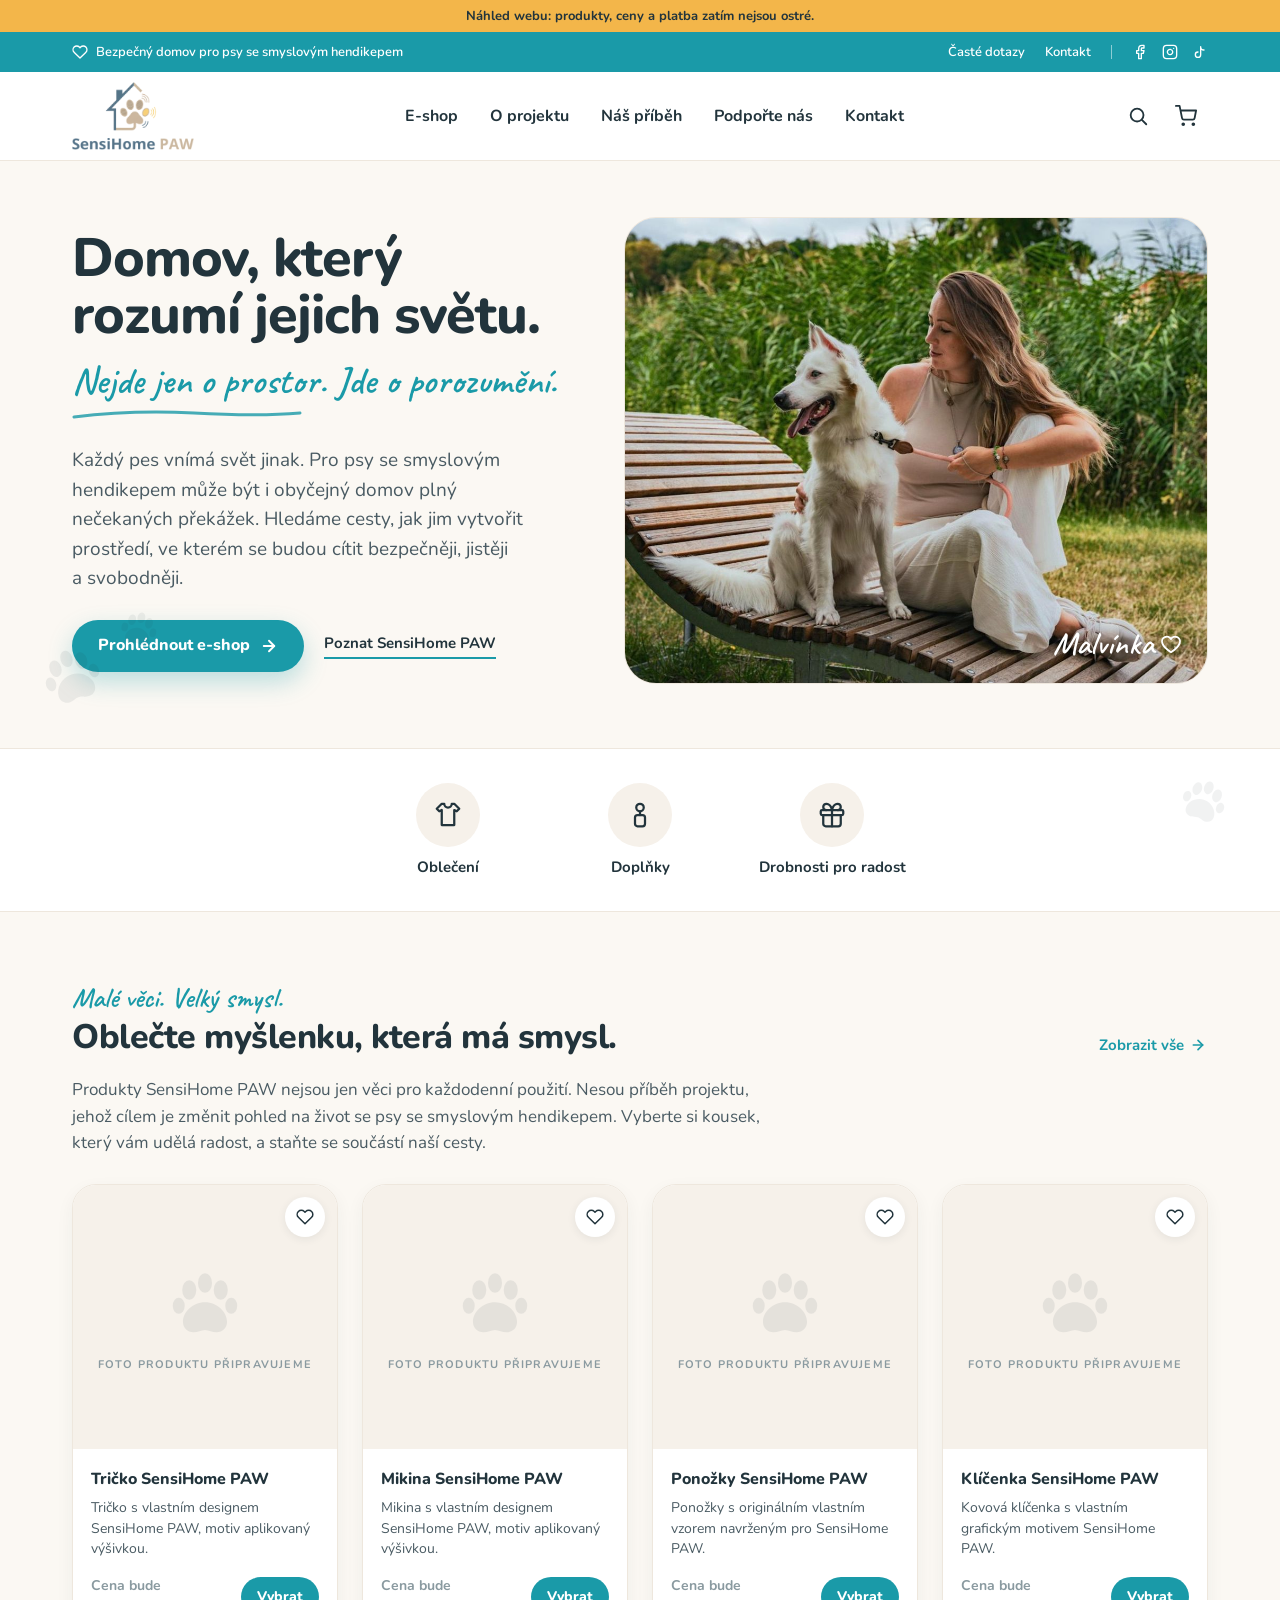
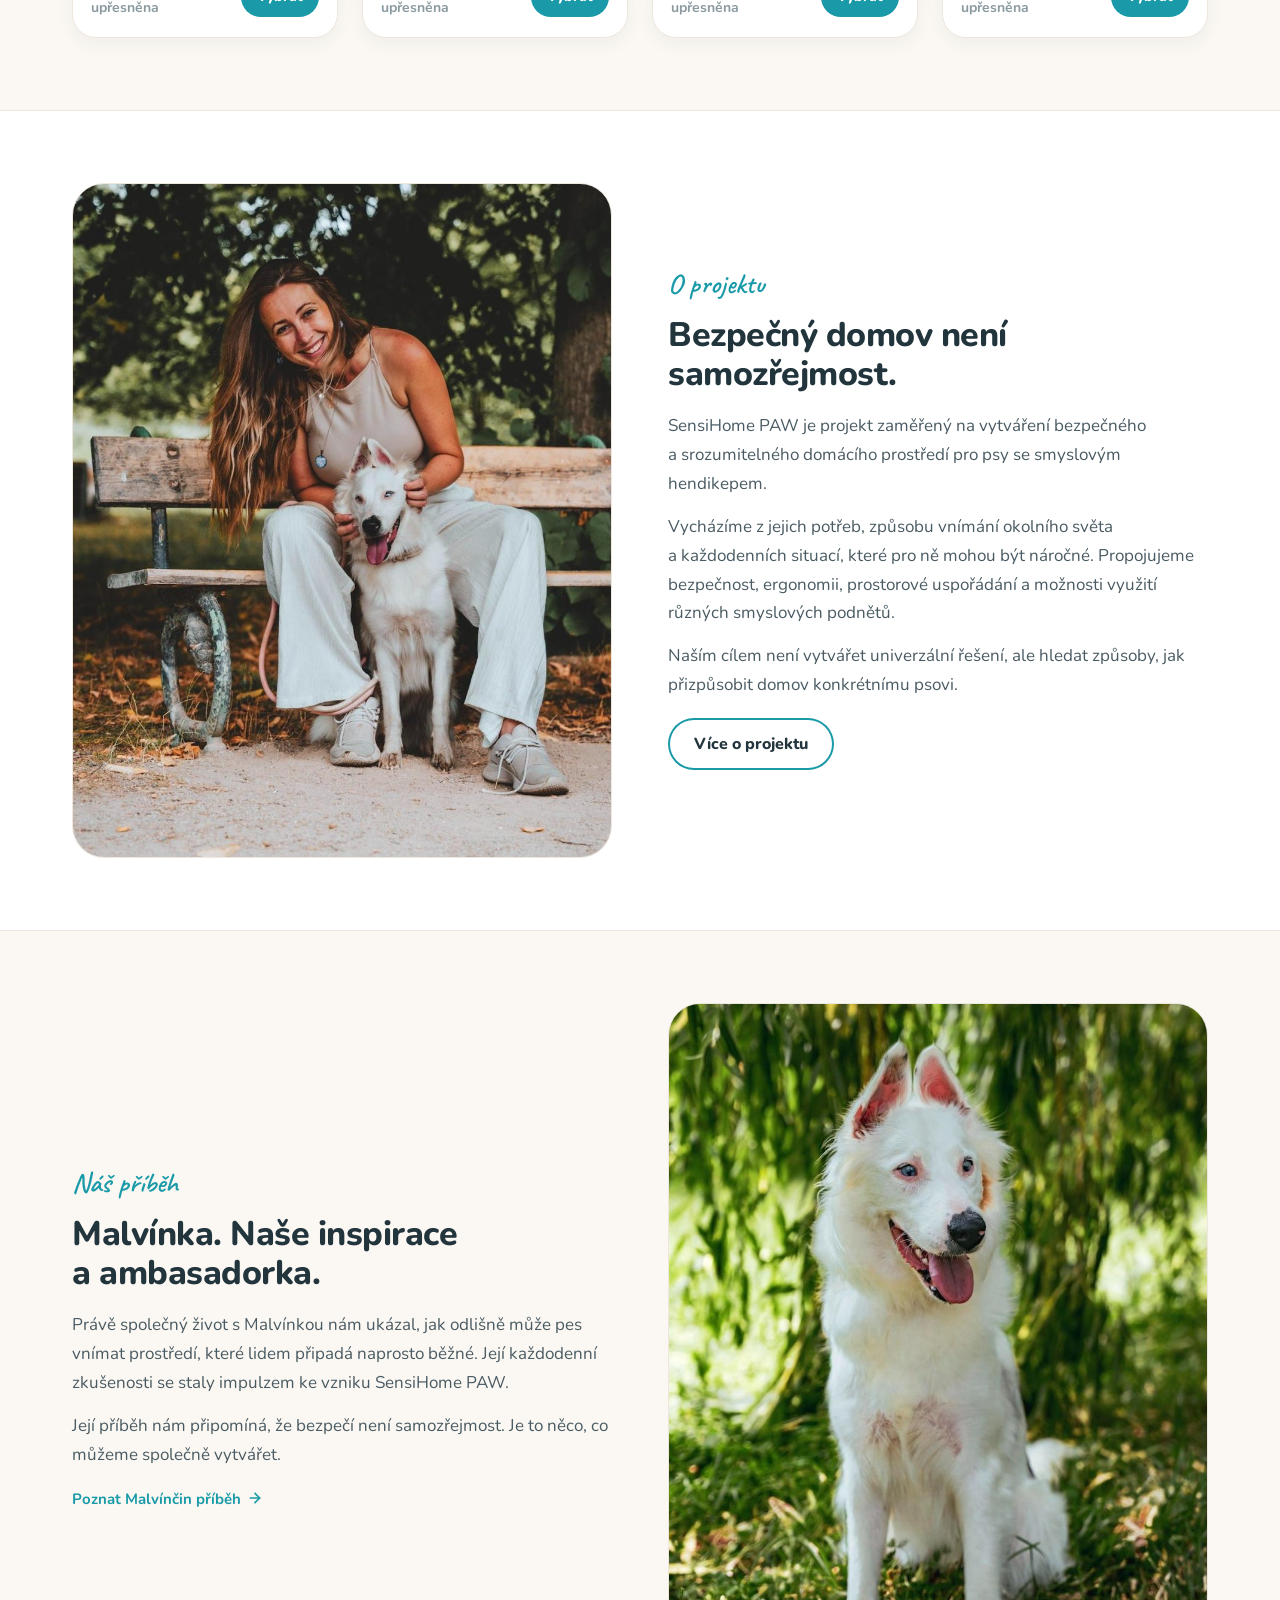
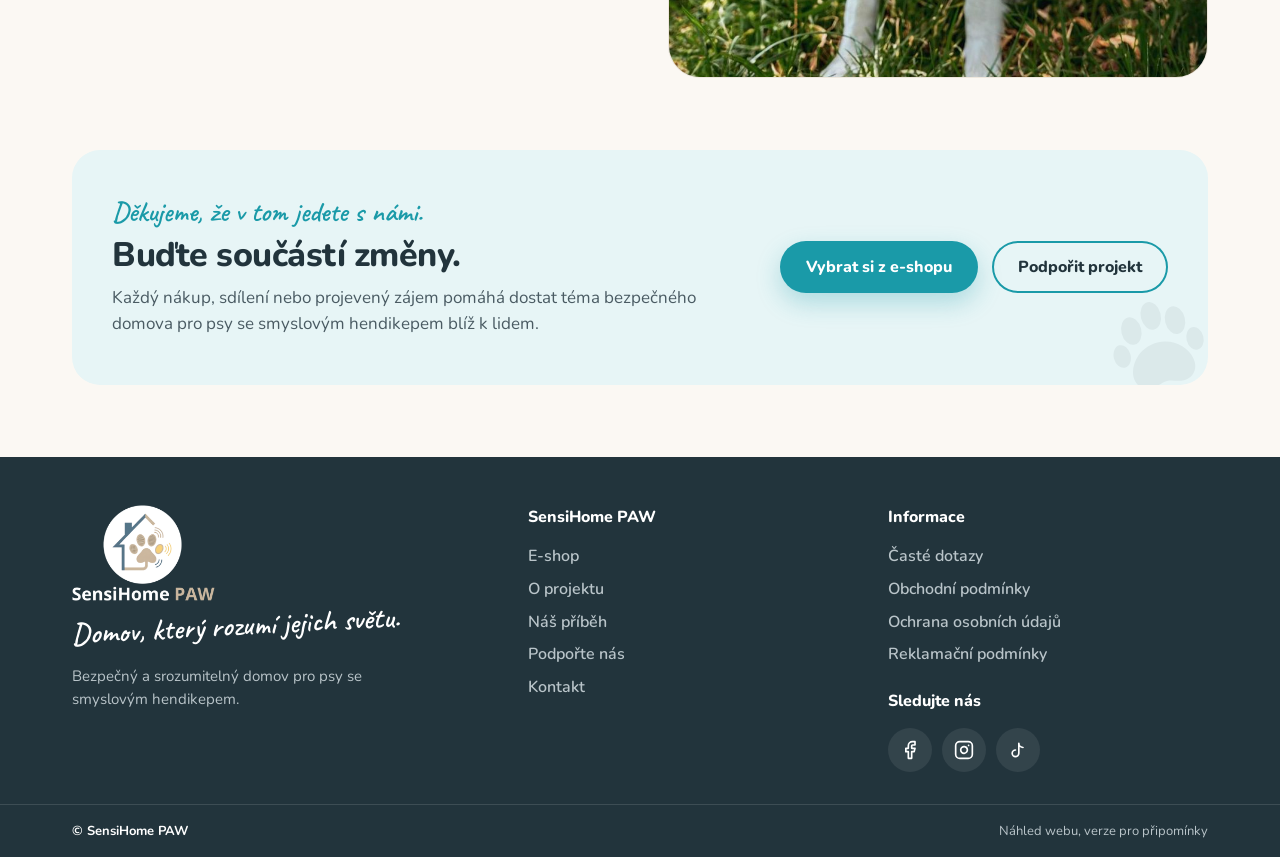
==== commit 3044b5f3: "Oprava srdíčka na kartách, nadpis sekce Malvínka Co-Authored-By: Claude Opus 5.5 <noreply@anthropic." ====
--- a/index.html
+++ b/index.html
@@ -10,7 +10,7 @@
   <link rel="preconnect" href="https://fonts.googleapis.com">
   <link rel="preconnect" href="https://fonts.gstatic.com" crossorigin>
   <link href="https://fonts.googleapis.com/css2?family=Nunito:wght@400;600;700;800&family=Caveat:wght@500;600&display=swap" rel="stylesheet">
-  <link rel="stylesheet" href="assets/css/style.css?v=4">
+  <link rel="stylesheet" href="assets/css/style.css?v=5">
 </head>
 <body>
   <div id="site-header"></div>
@@ -72,7 +72,7 @@
       <div class="wrap split reverse">
         <div class="media"><div class="photo-frame"><img src="assets/img/malvinka.jpg" alt="Malvínka" loading="lazy"></div></div>
         <div class="body">
-          <span class="hand" style="font-size:28px">Malvínka </span>
+          <span class="hand" style="font-size:28px">Náš příběh</span>
           <h2>Malvínka. Naše inspirace a ambasadorka.</h2>
           <div class="prose">
             <p>Právě společný život s Malvínkou nám ukázal, jak odlišně může pes vnímat prostředí, které lidem připadá naprosto běžné. Její každodenní zkušenosti se staly impulzem ke vzniku SensiHome PAW.</p>
@@ -101,7 +101,7 @@
     </section>
   </main>
   <div id="site-footer"></div>
-  <script src="assets/js/data.js?v=4"></script>
-  <script src="assets/js/app.js?v=4"></script>
+  <script src="assets/js/data.js?v=5"></script>
+  <script src="assets/js/app.js?v=5"></script>
 </body>
 </html>
--- a/assets/css/style.css
+++ b/assets/css/style.css
@@ -126,7 +126,7 @@
 
 /* Produkty */
 .grid { display: grid; grid-template-columns: repeat(4, minmax(0, 1fr)); gap: 24px; }
-.card { background: #fff; border-radius: 24px; border: 1px solid var(--line); overflow: hidden; display: flex; flex-direction: column; box-shadow: 0 6px 18px rgba(34,52,60,.05); transition: transform .2s, box-shadow .2s; }
+.card { position: relative; background: #fff; border-radius: 24px; border: 1px solid var(--line); overflow: hidden; display: flex; flex-direction: column; box-shadow: 0 6px 18px rgba(34,52,60,.05); transition: transform .2s, box-shadow .2s; }
 .card:hover { transform: translateY(-3px); box-shadow: 0 14px 32px rgba(34,52,60,.10); }
 .card .img { position: relative; aspect-ratio: 1 / 1; background: var(--sand); display: flex; align-items: center; justify-content: center; }
 .card .tag { position: absolute; left: 14px; top: 14px; padding: 5px 12px; border-radius: 999px; background: var(--accent); color: #fff; font-size: 12px; font-weight: 800; }
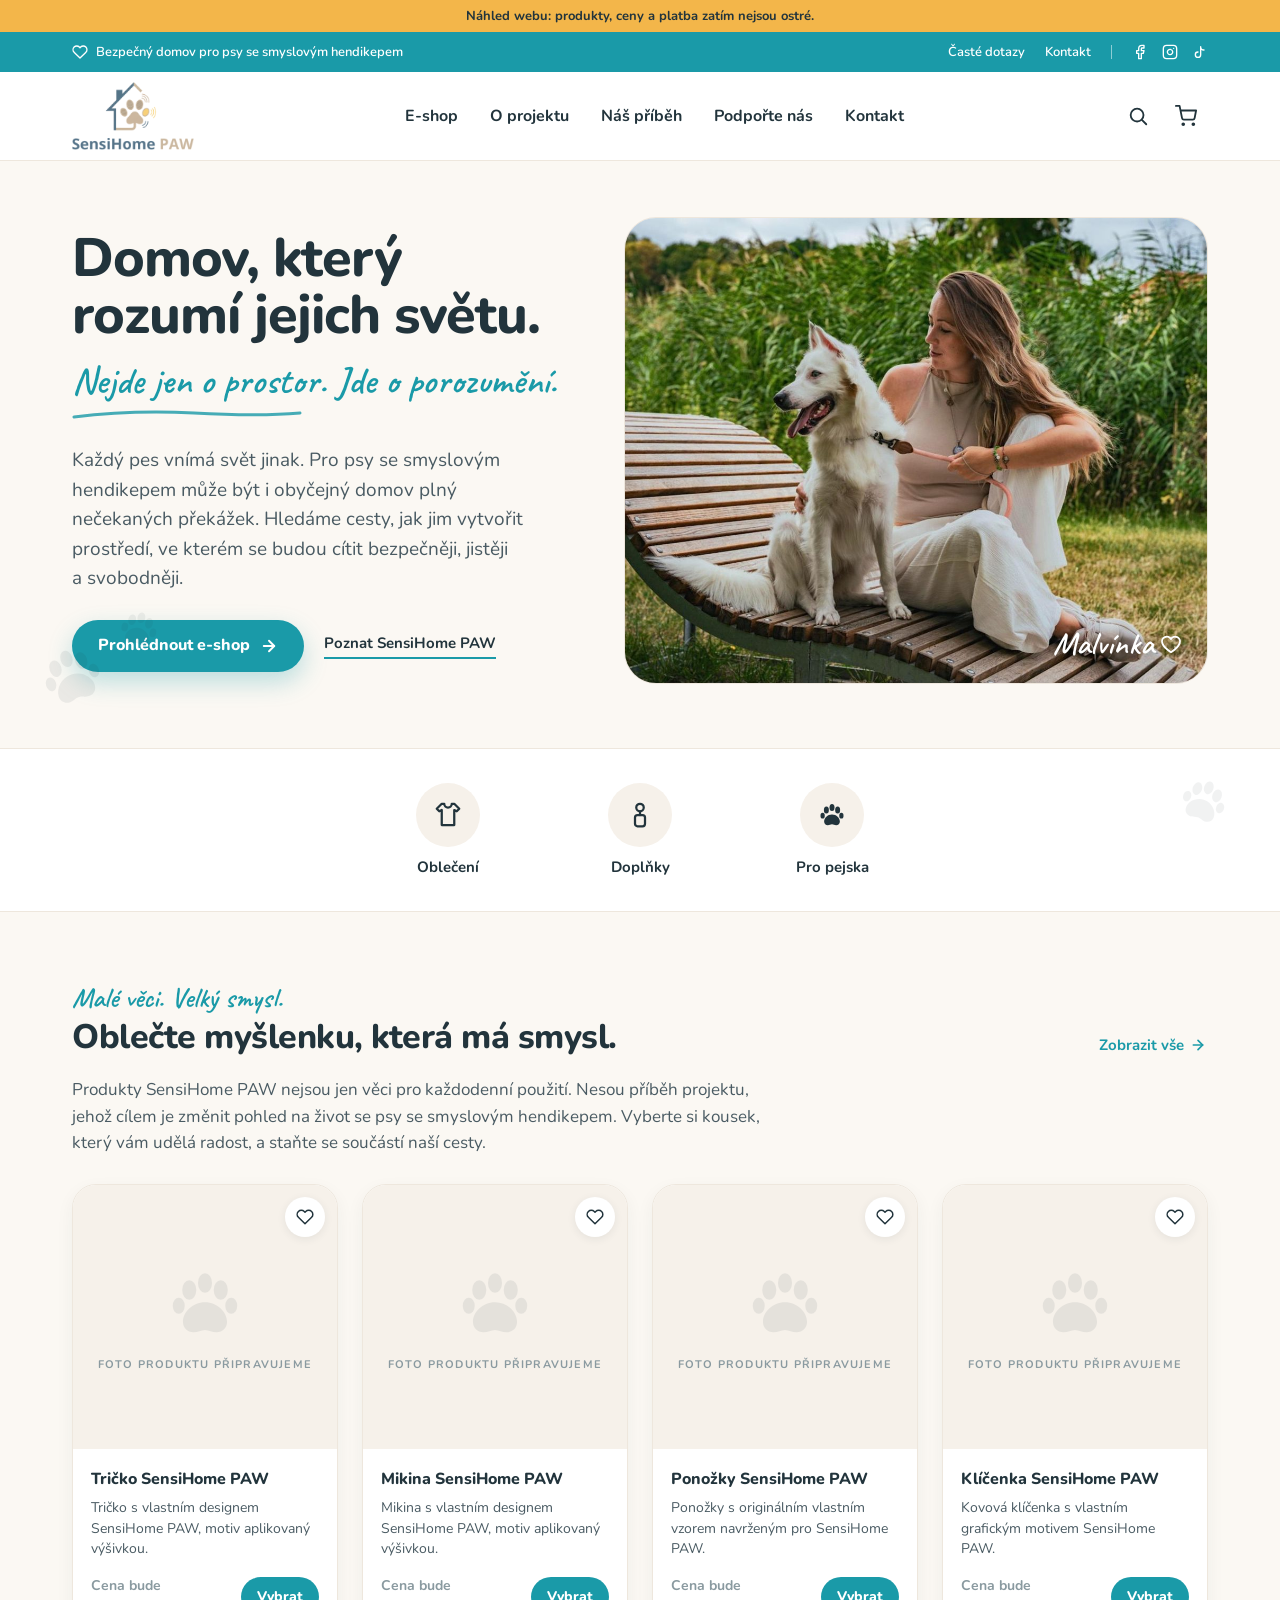
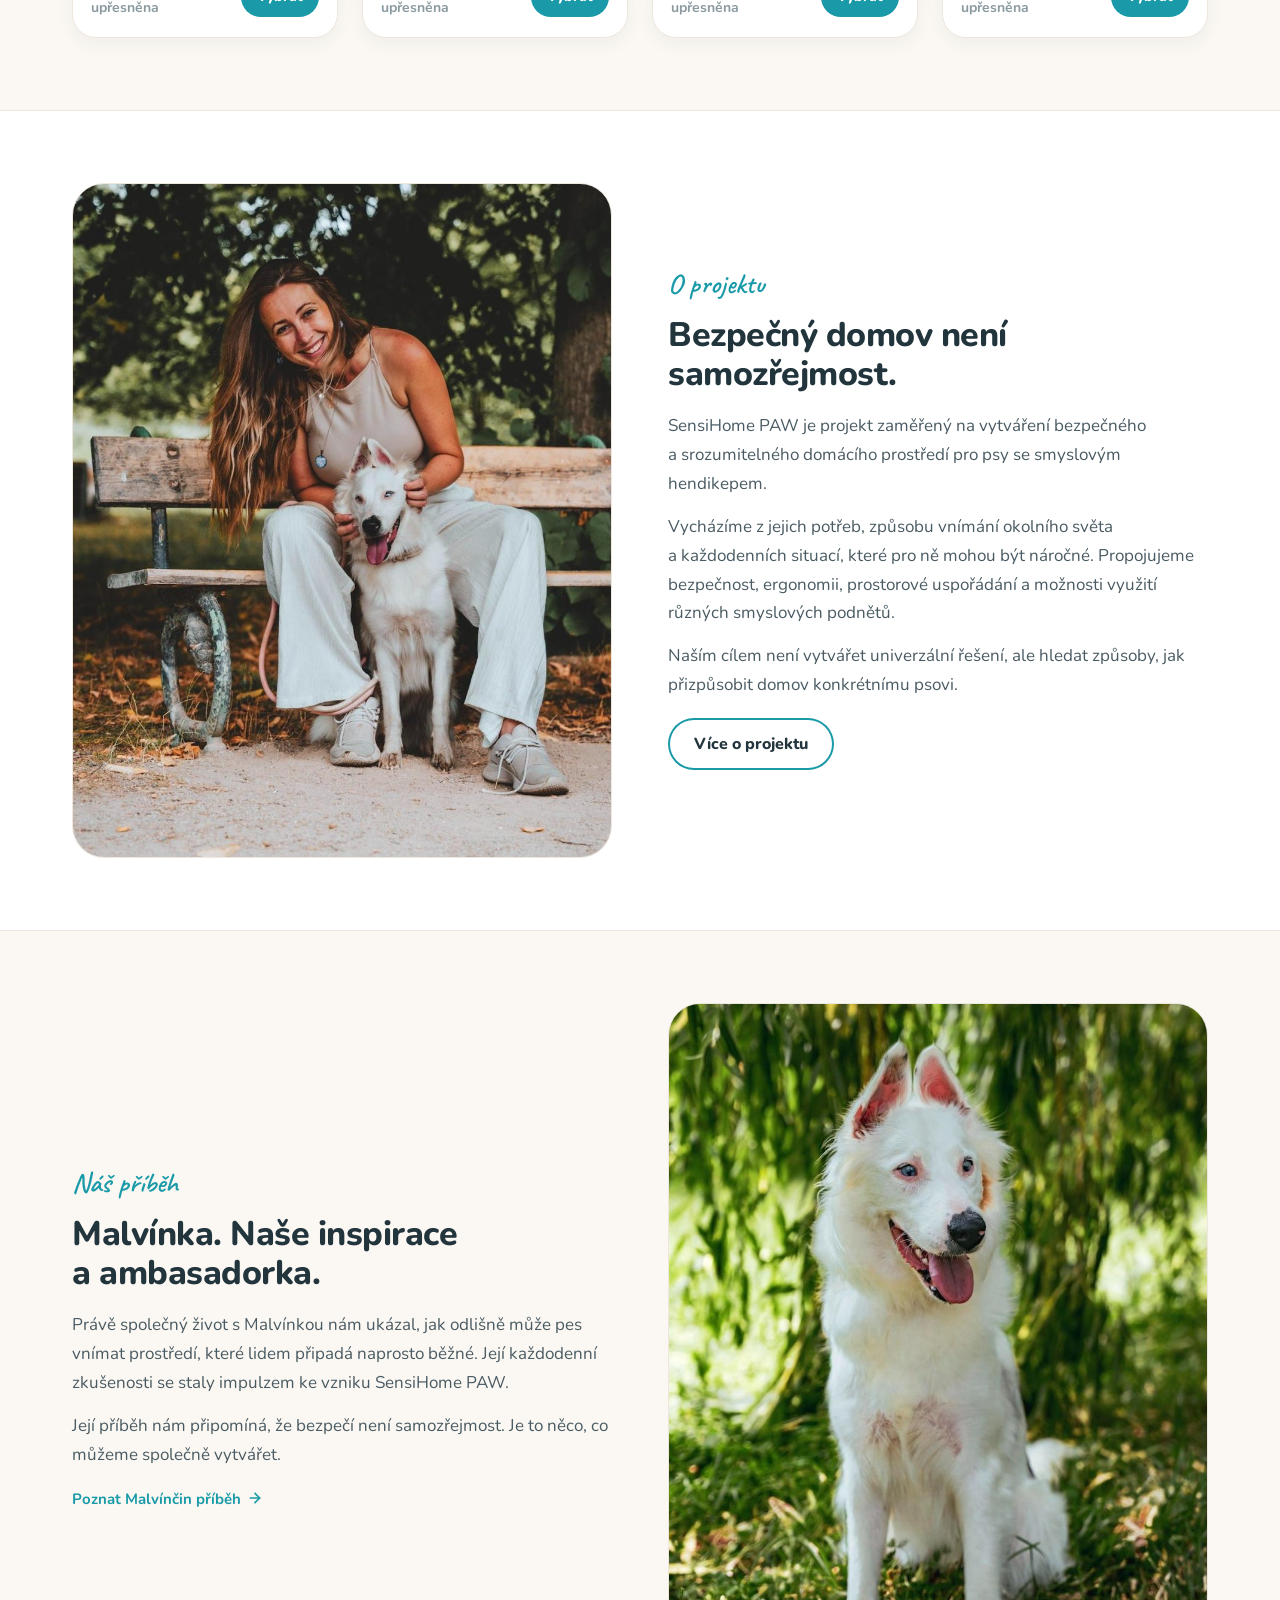
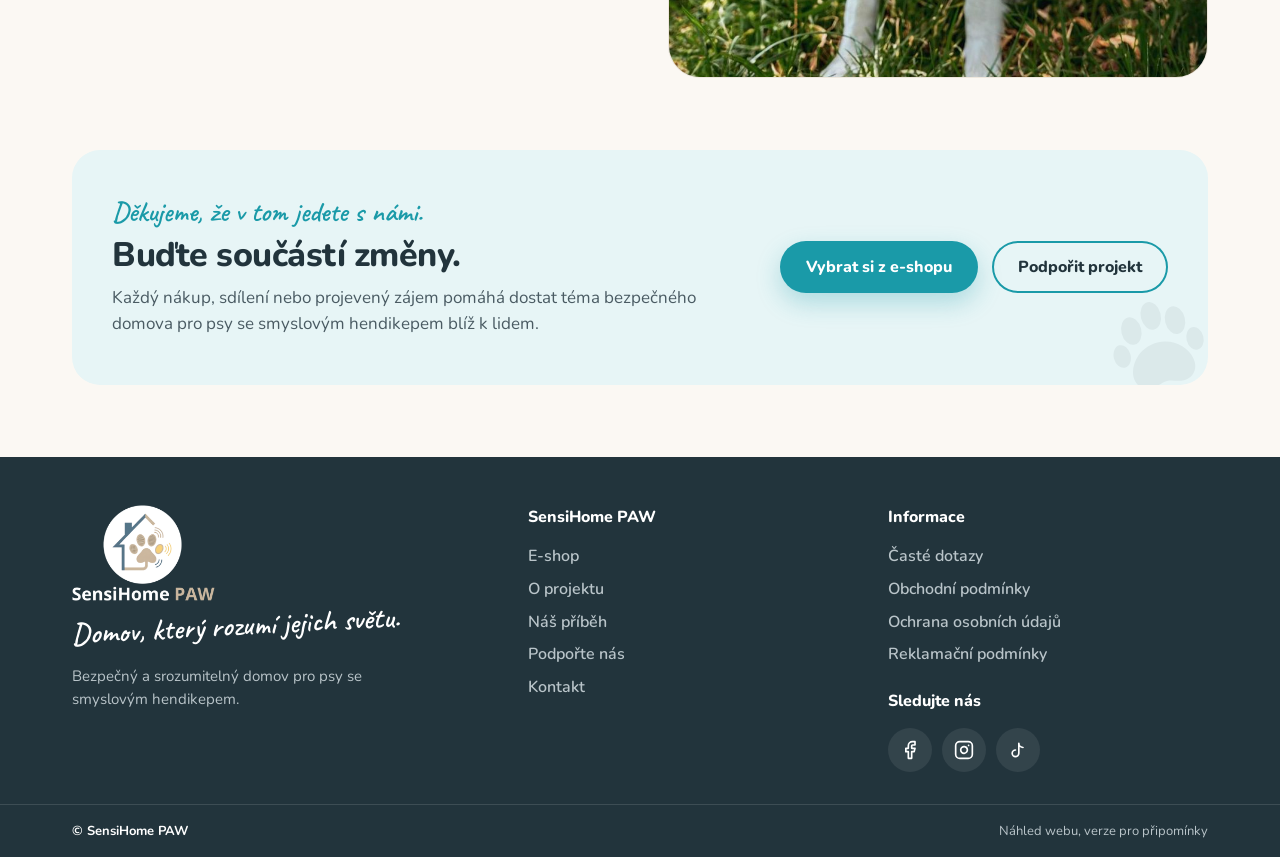
==== commit 7e151f12: "Kategorie Pro pejska, nový text Náš příběh (18. 11.), QR kód na dary Co-Authored-By: Claude Opus 5.5" ====
--- a/index.html
+++ b/index.html
@@ -10,7 +10,7 @@
   <link rel="preconnect" href="https://fonts.googleapis.com">
   <link rel="preconnect" href="https://fonts.gstatic.com" crossorigin>
   <link href="https://fonts.googleapis.com/css2?family=Nunito:wght@400;600;700;800&family=Caveat:wght@500;600&display=swap" rel="stylesheet">
-  <link rel="stylesheet" href="assets/css/style.css?v=5">
+  <link rel="stylesheet" href="assets/css/style.css?v=8">
 </head>
 <body>
   <div id="site-header"></div>
@@ -101,7 +101,7 @@
     </section>
   </main>
   <div id="site-footer"></div>
-  <script src="assets/js/data.js?v=5"></script>
-  <script src="assets/js/app.js?v=5"></script>
+  <script src="assets/js/data.js?v=8"></script>
+  <script src="assets/js/app.js?v=8"></script>
 </body>
 </html>
--- a/assets/css/style.css
+++ b/assets/css/style.css
@@ -61,6 +61,7 @@
 .topbar nav { display: flex; align-items: center; gap: 20px; }
 .topbar a { color: #fff; }
 .topbar a:hover { color: #fff; text-decoration: underline; }
+.topbar .pages { display: flex; gap: 20px; }
 .topbar .sep { width: 1px; height: 14px; background: rgba(255,255,255,.5); }
 .topbar .social { display: flex; gap: 14px; }
 .topbar .social svg { width: 16px; height: 16px; }
@@ -279,7 +280,7 @@
 }
 @media (max-width: 900px) {
   .wrap { padding: 0 20px; }
-  .topbar nav .pages, .topbar .sep { display: none; }
+  .topbar .pages, .topbar .sep { display: none; }
   .header .wrap { height: 72px; }
   .brand img { height: 54px; }
   .burger { display: inline-flex; }
@@ -310,6 +311,11 @@
   .product .layout, .cart .layout { grid-template-columns: 1fr; gap: 28px; }
   .product h1 { font-size: 30px; }
   .summary { position: static; }
+  .page-head .paw-deco { display: none; }
+  .cart-items { padding: 4px 16px; }
+  .cart-row { grid-template-columns: 56px 1fr; gap: 12px; }
+  .cart-row .thumb { width: 56px; height: 56px; }
+  .cart-row .right { grid-column: 2; flex-direction: row; align-items: center; justify-content: space-between; }
   .footer .top { grid-template-columns: 1fr 1fr; }
   .footer .brandcol { grid-column: 1 / -1; }
 }
